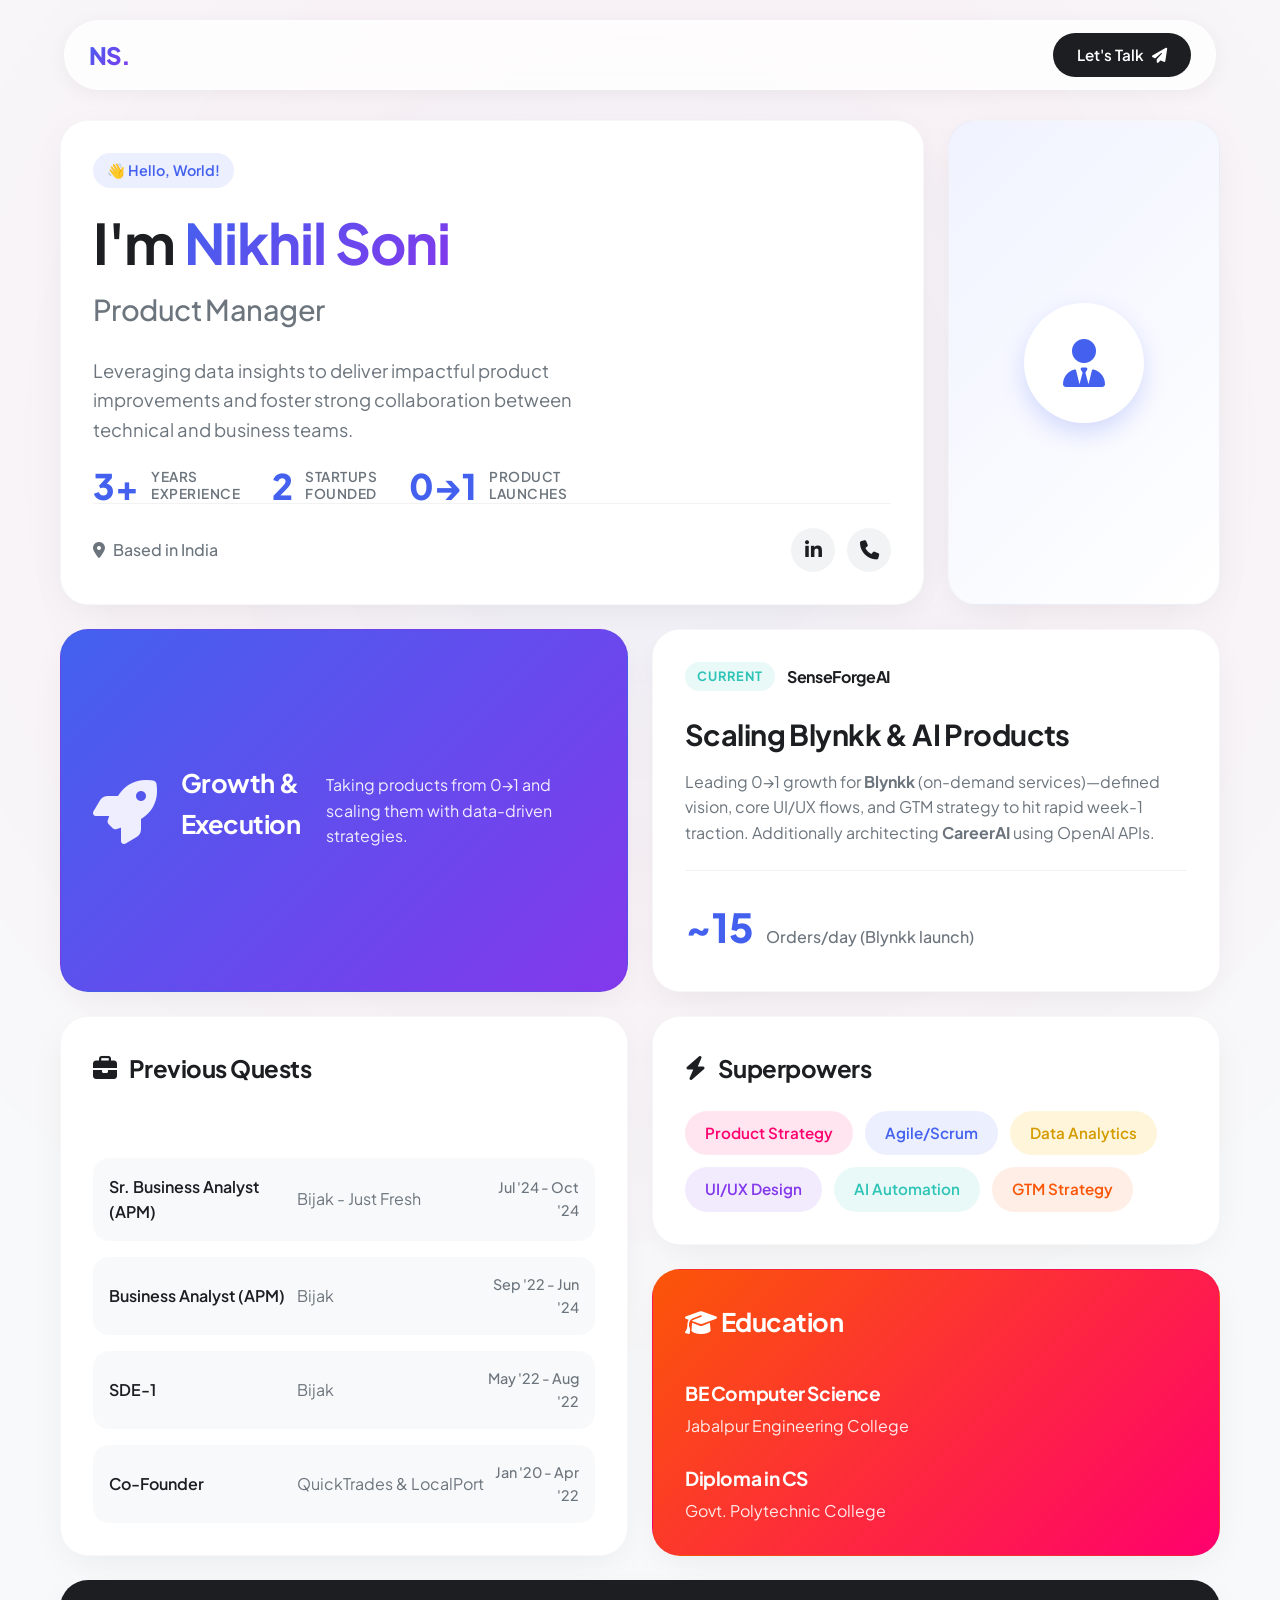
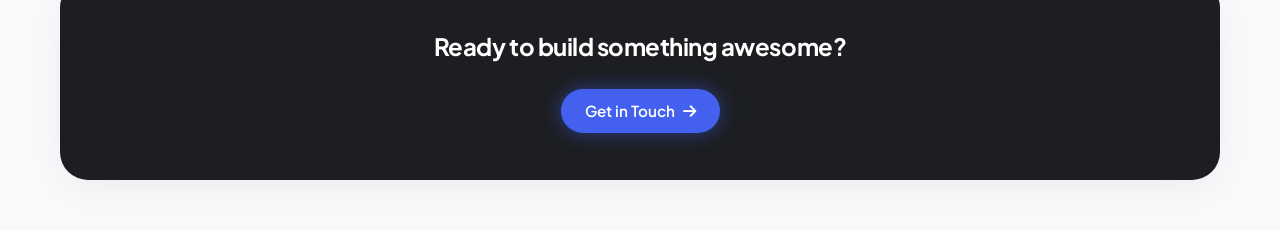
==== index.html @ 8dabc9b4 "new design" ====
<!DOCTYPE html>
<html lang="en">

<head>
    <meta charset="UTF-8">
    <meta name="viewport" content="width=device-width, initial-scale=1.0">
    <title>Nikhil Soni | Product Manager</title>
    <link rel="stylesheet" href="style.css">
    <link rel="preconnect" href="https://fonts.googleapis.com">
    <link rel="preconnect" href="https://fonts.gstatic.com" crossorigin>
    <link href="https://fonts.googleapis.com/css2?family=Plus+Jakarta+Sans:wght@400;500;600;700;800&display=swap"
        rel="stylesheet">
    <link rel="stylesheet" href="https://cdnjs.cloudflare.com/ajax/libs/font-awesome/6.4.0/css/all.min.css">
</head>

<body>
    <div class="blob-bg"></div>

    <nav class="glass-nav">
        <div class="nav-content">
            <div class="logo">NS.</div>
            <a href="mailto:nikhilsoni7991@gmail.com" class="btn-primary">Let's Talk <i
                    class="fa-solid fa-paper-plane"></i></a>
        </div>
    </nav>

    <main class="container">
        <div class="bento-grid">

            <!-- Intro / Hero Bento -->
            <div class="bento-item hero-item">
                <div class="hero-content">
                    <span class="tag">👋 Hello, World!</span>
                    <h1>I'm <span>Nikhil Soni</span></h1>
                    <h2>Product Manager</h2>
                    <p>Leveraging data insights to deliver impactful product improvements and foster strong
                        collaboration between technical and business teams.</p>
                    <div class="hero-metrics">
                        <div class="hero-metric">
                            <span class="metric-val">3+</span>
                            <span class="metric-label">Years<br>Experience</span>
                        </div>
                        <div class="hero-metric">
                            <span class="metric-val">2</span>
                            <span class="metric-label">Startups<br>Founded</span>
                        </div>
                        <div class="hero-metric">
                            <span class="metric-val">0→1</span>
                            <span class="metric-label">Product<br>Launches</span>
                        </div>
                    </div>
                </div>
                <div class="hero-footer">
                    <div class="location"><i class="fa-solid fa-location-dot"></i> Based in India</div>
                    <div class="socials">
                        <a href="http://linkedin.com/in/nikhilsoni09/" target="_blank" class="social-btn"><i
                                class="fa-brands fa-linkedin-in"></i></a>
                        <a href="tel:+918962170932" class="social-btn"><i class="fa-solid fa-phone"></i></a>
                    </div>
                </div>
            </div>

            <!-- Focus / Stats Bento -->
            <div class="bento-item focus-item bg-gradient-1">
                <div class="bento-icon"><i class="fa-solid fa-rocket"></i></div>
                <h3>Growth & Execution</h3>
                <p>Taking products from 0→1 and scaling them with data-driven strategies.</p>
            </div>

            <!-- Avatar / Photo Bento -->
            <div class="bento-item photo-item">
                <div class="avatar-circle">
                    <i class="fa-solid fa-user-tie"></i>
                </div>
            </div>

            <!-- Current Role Bento -->
            <div class="bento-item experience-highlight">
                <div class="bento-header">
                    <span class="pill bg-green">Current</span>
                    <h4>SenseForgeAI</h4>
                </div>
                <h3>Scaling Blynkk & AI Products</h3>
                <p>Leading 0→1 growth for <strong>Blynkk</strong> (on-demand services)—defined vision, core UI/UX flows,
                    and GTM strategy to hit rapid week-1 traction. Additionally architecting <strong>CareerAI</strong>
                    using OpenAI APIs.</p>
                <div class="experience-stats">
                    <div class="stat">~15<span>Orders/day (Blynkk launch)</span></div>
                </div>
            </div>

            <!-- Past Experience Bento -->
            <div class="bento-item accordion-item">
                <h3><i class="fa-solid fa-briefcase"></i> Previous Quests</h3>
                <div class="job-list">
                    <div class="job">
                        <div class="job-role">Sr. Business Analyst (APM)</div>
                        <div class="job-company">Bijak - Just Fresh</div>
                        <div class="job-time">Jul '24 - Oct '24</div>
                    </div>
                    <div class="job">
                        <div class="job-role">Business Analyst (APM)</div>
                        <div class="job-company">Bijak</div>
                        <div class="job-time">Sep '22 - Jun '24</div>
                    </div>
                    <div class="job">
                        <div class="job-role">SDE-1</div>
                        <div class="job-company">Bijak</div>
                        <div class="job-time">May '22 - Aug '22</div>
                    </div>
                    <div class="job">
                        <div class="job-role">Co-Founder</div>
                        <div class="job-company">QuickTrades & LocalPort</div>
                        <div class="job-time">Jan '20 - Apr '22</div>
                    </div>
                </div>
            </div>

            <!-- Skills Bento -->
            <div class="bento-item skills-item">
                <h3><i class="fa-solid fa-bolt"></i> Superpowers</h3>
                <div class="skill-tags">
                    <span class="sk-tag bg-pink">Product Strategy</span>
                    <span class="sk-tag bg-blue">Agile/Scrum</span>
                    <span class="sk-tag bg-yellow">Data Analytics</span>
                    <span class="sk-tag bg-purple">UI/UX Design</span>
                    <span class="sk-tag bg-green">AI Automation</span>
                    <span class="sk-tag bg-orange">GTM Strategy</span>
                </div>
            </div>

            <!-- Education Bento -->
            <div class="bento-item edu-item bg-gradient-2">
                <h3><i class="fa-solid fa-graduation-cap"></i> Education</h3>
                <div class="edu-block">
                    <h4>BE Computer Science</h4>
                    <p>Jabalpur Engineering College</p>
                </div>
                <div class="edu-block">
                    <h4>Diploma in CS</h4>
                    <p>Govt. Polytechnic College</p>
                </div>
            </div>

            <!-- Hire Me / CTA Bento -->
            <div class="bento-item cta-item bg-dark">
                <h2>Ready to build something awesome?</h2>
                <a href="mailto:nikhilsoni7991@gmail.com" class="btn-primary glow">Get in Touch <i
                        class="fa-solid fa-arrow-right"></i></a>
            </div>

        </div>
    </main>

    <script src="script.js"></script>
</body>

</html>
---- style.css ----
:root {
    /* Color Palette */
    --bg-color: #F8F9FA;
    --card-bg: #FFFFFF;
    --text-main: #1C1E21;
    --text-muted: #6C757D;

    /* Accents */
    --primary: #4361EE;
    --purple: #8338EC;
    --pink: #FF006E;
    --orange: #FB5607;
    --yellow: #FFBE0B;
    --green: #2EC4B6;

    /* Layout */
    --radius: 28px;
    --shadow: 0 10px 40px -10px rgba(0, 0, 0, 0.08);
    --shadow-hover: 0 20px 50px -15px rgba(0, 0, 0, 0.15);
    --transition: all 0.3s cubic-bezier(0.25, 0.8, 0.25, 1);
}

* {
    margin: 0;
    padding: 0;
    box-sizing: border-box;
    font-family: 'Plus Jakarta Sans', sans-serif;
}

body {
    background-color: var(--bg-color);
    color: var(--text-main);
    line-height: 1.6;
    overflow-x: hidden;
    padding-bottom: 50px;
}

/* Abstract Background Blob */
.blob-bg {
    position: fixed;
    top: -50%;
    left: -50%;
    width: 200%;
    height: 200%;
    background: radial-gradient(circle at 50% 50%, rgba(67, 97, 238, 0.05) 0%, rgba(255, 0, 110, 0.03) 30%, transparent 60%);
    z-index: -1;
    pointer-events: none;
    animation: rotate-bg 60s linear infinite;
}

@keyframes rotate-bg {
    0% {
        transform: rotate(0deg);
    }

    100% {
        transform: rotate(360deg);
    }
}

/* Typography Base */
h1,
h2,
h3,
h4 {
    letter-spacing: -0.02em;
    color: var(--text-main);
}

p {
    color: var(--text-muted);
}

/* Glass Navbar */
.glass-nav {
    position: fixed;
    top: 20px;
    left: 50%;
    transform: translateX(-50%);
    width: 90%;
    max-width: 1200px;
    background: rgba(255, 255, 255, 0.8);
    backdrop-filter: blur(16px);
    -webkit-backdrop-filter: blur(16px);
    border: 1px solid rgba(255, 255, 255, 0.5);
    border-radius: 100px;
    z-index: 1000;
    box-shadow: 0 4px 20px rgba(0, 0, 0, 0.05);
}

.nav-content {
    display: flex;
    justify-content: space-between;
    align-items: center;
    padding: 12px 24px;
}

.logo {
    font-weight: 800;
    font-size: 1.5rem;
    letter-spacing: -1px;
    background: linear-gradient(135deg, var(--primary), var(--purple));
    -webkit-background-clip: text;
    background-clip: text;
    -webkit-text-fill-color: transparent;
}

.btn-primary {
    background: var(--text-main);
    color: #fff;
    padding: 10px 24px;
    border-radius: 50px;
    text-decoration: none;
    font-weight: 600;
    font-size: 0.95rem;
    transition: var(--transition);
    display: inline-flex;
    align-items: center;
    gap: 8px;
}

.btn-primary:hover {
    transform: translateY(-2px);
    box-shadow: 0 10px 20px rgba(28, 30, 33, 0.2);
}

/* Layout */
.container {
    max-width: 1200px;
    margin: 120px auto 0;
    padding: 0 20px;
}

/* Bento Grid System */
.bento-grid {
    display: grid;
    grid-template-columns: repeat(4, 1fr);
    grid-auto-rows: minmax(200px, auto);
    gap: 24px;
    grid-auto-flow: dense;
}

.bento-item {
    background: var(--card-bg);
    border-radius: var(--radius);
    padding: 32px;
    box-shadow: var(--shadow);
    transition: var(--transition);
    display: flex;
    flex-direction: column;
    justify-content: space-between;
    overflow: hidden;
    position: relative;
    border: 1px solid rgba(0, 0, 0, 0.03);
}

.bento-item:hover {
    transform: translateY(-5px);
    box-shadow: var(--shadow-hover);
}

/* Grid Cell Placements */
.hero-item {
    grid-column: span 3;
    grid-row: span 1;
}

.focus-item {
    grid-column: span 2;
    grid-row: span 1;
    color: white;
    flex-direction: row;
    align-items: center;
    gap: 24px;
}

.focus-item .bento-icon {
    font-size: 4rem;
    margin-bottom: 0;
}

.photo-item {
    grid-column: span 1;
    grid-row: span 1;
    display: flex;
    align-items: center;
    justify-content: center;
    background: linear-gradient(135deg, #f0f3ff 0%, #ffffff 100%);
}

.experience-highlight {
    grid-column: span 2;
    grid-row: span 1;
}

.accordion-item {
    grid-column: span 2;
    grid-row: span 2;
}

.skills-item {
    grid-column: span 2;
    grid-row: span 1;
}

.edu-item {
    grid-column: span 2;
    grid-row: span 1;
    color: white;
}

.cta-item {
    grid-column: span 4;
    grid-row: span 1;
    align-items: center;
    justify-content: center;
    text-align: center;
    gap: 24px;
}

/* Background Utilities */
.bg-gradient-1 {
    background: linear-gradient(135deg, var(--primary) 0%, var(--purple) 100%);
}

.bg-gradient-2 {
    background: linear-gradient(135deg, var(--orange) 0%, var(--pink) 100%);
}

.bg-dark {
    background: var(--text-main);
    color: white;
}

.bg-dark h2 {
    color: white;
}

/* Hero Content Styling */
.tag {
    display: inline-block;
    padding: 6px 14px;
    background: rgba(67, 97, 238, 0.1);
    color: var(--primary);
    border-radius: 20px;
    font-size: 0.9rem;
    font-weight: 600;
    margin-bottom: 24px;
}

.hero-content h1 {
    font-size: 3.5rem;
    line-height: 1.1;
    margin-bottom: 12px;
}

.hero-content h1 span {
    background: linear-gradient(135deg, var(--primary), var(--purple));
    -webkit-background-clip: text;
    background-clip: text;
    -webkit-text-fill-color: transparent;
}

.hero-content h2 {
    font-size: 1.8rem;
    color: var(--text-muted);
    font-weight: 500;
    margin-bottom: 24px;
}

.hero-content p {
    font-size: 1.15rem;
    max-width: 550px;
    margin-bottom: 24px;
}

.hero-metrics {
    display: flex;
    flex-wrap: wrap;
    gap: 32px;
    margin-top: 24px;
}

.hero-metric {
    display: flex;
    align-items: center;
    gap: 12px;
}

.metric-val {
    font-size: 2.2rem;
    font-weight: 800;
    color: var(--primary);
    line-height: 1;
}

.metric-label {
    font-size: 0.85rem;
    color: var(--text-muted);
    font-weight: 600;
    line-height: 1.2;
    text-transform: uppercase;
    letter-spacing: 0.5px;
}

.hero-footer {
    display: flex;
    justify-content: space-between;
    align-items: center;
    padding-top: 24px;
    border-top: 1px solid rgba(0, 0, 0, 0.05);
}

.location {
    font-weight: 500;
    color: var(--text-muted);
    display: flex;
    align-items: center;
    gap: 8px;
}

.socials {
    display: flex;
    gap: 12px;
}

.social-btn {
    width: 44px;
    height: 44px;
    border-radius: 50%;
    background: #f1f3f5;
    display: flex;
    align-items: center;
    justify-content: center;
    color: var(--text-main);
    text-decoration: none;
    font-size: 1.2rem;
    transition: var(--transition);
}

.social-btn:hover {
    background: var(--primary);
    color: white;
    transform: translateY(-3px);
}

/* Gradient Cards Text */
.bg-gradient-1 p,
.bg-gradient-2 p {
    color: rgba(255, 255, 255, 0.9);
}

.bg-gradient-1 h3,
.bg-gradient-2 h3 {
    color: white;
    font-size: 1.6rem;
    margin-bottom: 12px;
}

.bento-icon {
    font-size: 3rem;
    margin-bottom: 24px;
    color: rgba(255, 255, 255, 0.9);
}

/* Photo Avatar */
.avatar-circle {
    width: 120px;
    height: 120px;
    border-radius: 50%;
    background: white;
    display: flex;
    align-items: center;
    justify-content: center;
    font-size: 3rem;
    color: var(--primary);
    box-shadow: 0 10px 25px rgba(67, 97, 238, 0.2);
    animation: float 6s ease-in-out infinite;
}

@keyframes float {
    0% {
        transform: translateY(0px);
    }

    50% {
        transform: translateY(-10px);
    }

    100% {
        transform: translateY(0px);
    }
}

/* Experience Highlight */
.bento-header {
    display: flex;
    align-items: center;
    gap: 12px;
    margin-bottom: 20px;
}

.pill {
    padding: 4px 12px;
    border-radius: 20px;
    font-size: 0.8rem;
    font-weight: 700;
    text-transform: uppercase;
    letter-spacing: 1px;
}

.pill.bg-green {
    background: rgba(46, 196, 182, 0.1);
    color: var(--green);
}

.experience-highlight h3 {
    font-size: 1.8rem;
    margin-bottom: 12px;
}

.experience-stats {
    margin-top: 24px;
    padding-top: 24px;
    border-top: 1px solid rgba(0, 0, 0, 0.05);
}

.stat {
    font-size: 2.5rem;
    font-weight: 800;
    color: var(--primary);
    display: flex;
    align-items: baseline;
    gap: 12px;
}

.stat span {
    font-size: 1rem;
    font-weight: 500;
    color: var(--text-muted);
}

/* Accordion / Job List */
.accordion-item h3 {
    font-size: 1.5rem;
    margin-bottom: 24px;
    display: flex;
    align-items: center;
    gap: 12px;
}

.job-list {
    display: flex;
    flex-direction: column;
    gap: 16px;
}

.job {
    display: grid;
    grid-template-columns: 2fr 2fr 1fr;
    align-items: center;
    padding: 16px;
    background: #f8f9fa;
    border-radius: 16px;
    transition: var(--transition);
}

.job:hover {
    background: white;
    box-shadow: 0 5px 15px rgba(0, 0, 0, 0.05);
    transform: translateX(5px);
}

.job-role {
    font-weight: 600;
    color: var(--text-main);
}

.job-company {
    color: var(--text-muted);
}

.job-time {
    text-align: right;
    font-size: 0.9rem;
    color: var(--text-muted);
    font-weight: 500;
}

/* Skills */
.skills-item h3 {
    font-size: 1.5rem;
    margin-bottom: 24px;
    display: flex;
    align-items: center;
    gap: 12px;
}

.skill-tags {
    display: flex;
    flex-wrap: wrap;
    gap: 12px;
}

.sk-tag {
    padding: 10px 20px;
    border-radius: 50px;
    font-weight: 600;
    font-size: 0.95rem;
    cursor: default;
    transition: var(--transition);
}

.sk-tag:hover {
    transform: scale(1.05);
}

.sk-tag.bg-pink {
    background: rgba(255, 0, 110, 0.1);
    color: var(--pink);
}

.sk-tag.bg-blue {
    background: rgba(67, 97, 238, 0.1);
    color: var(--primary);
}

.sk-tag.bg-yellow {
    background: rgba(255, 190, 11, 0.15);
    color: #d49c00;
}

.sk-tag.bg-purple {
    background: rgba(131, 56, 236, 0.1);
    color: var(--purple);
}

.sk-tag.bg-green {
    background: rgba(46, 196, 182, 0.1);
    color: var(--green);
}

.sk-tag.bg-orange {
    background: rgba(251, 86, 7, 0.1);
    color: var(--orange);
}

/* Education Block */
.edu-item {
    justify-content: flex-start;
    gap: 24px;
}

.edu-block h4 {
    font-size: 1.2rem;
    color: white;
    margin-bottom: 4px;
}

/* CTA Item */
.glow {
    box-shadow: 0 0 20px rgba(67, 97, 238, 0.5);
    background: var(--primary);
}

.glow:hover {
    box-shadow: 0 0 30px rgba(67, 97, 238, 0.8);
    background: #324edb;
}

/* Responsive Grid */
@media (max-width: 1024px) {
    .bento-grid {
        grid-template-columns: repeat(2, 1fr);
    }

    .hero-item,
    .experience-highlight,
    .accordion-item,
    .skills-item,
    .edu-item,
    .cta-item {
        grid-column: span 2;
    }

    .focus-item,
    .photo-item {
        grid-column: span 1;
    }
}

@media (max-width: 768px) {
    .bento-grid {
        grid-template-columns: 1fr;
    }

    .hero-item,
    .focus-item,
    .photo-item,
    .experience-highlight,
    .accordion-item,
    .skills-item,
    .edu-item,
    .cta-item {
        grid-column: span 1;
    }

    .hero-content h1 {
        font-size: 2.8rem;
    }

    .job {
        grid-template-columns: 1fr;
        gap: 8px;
    }

    .job-time {
        text-align: left;
    }
}
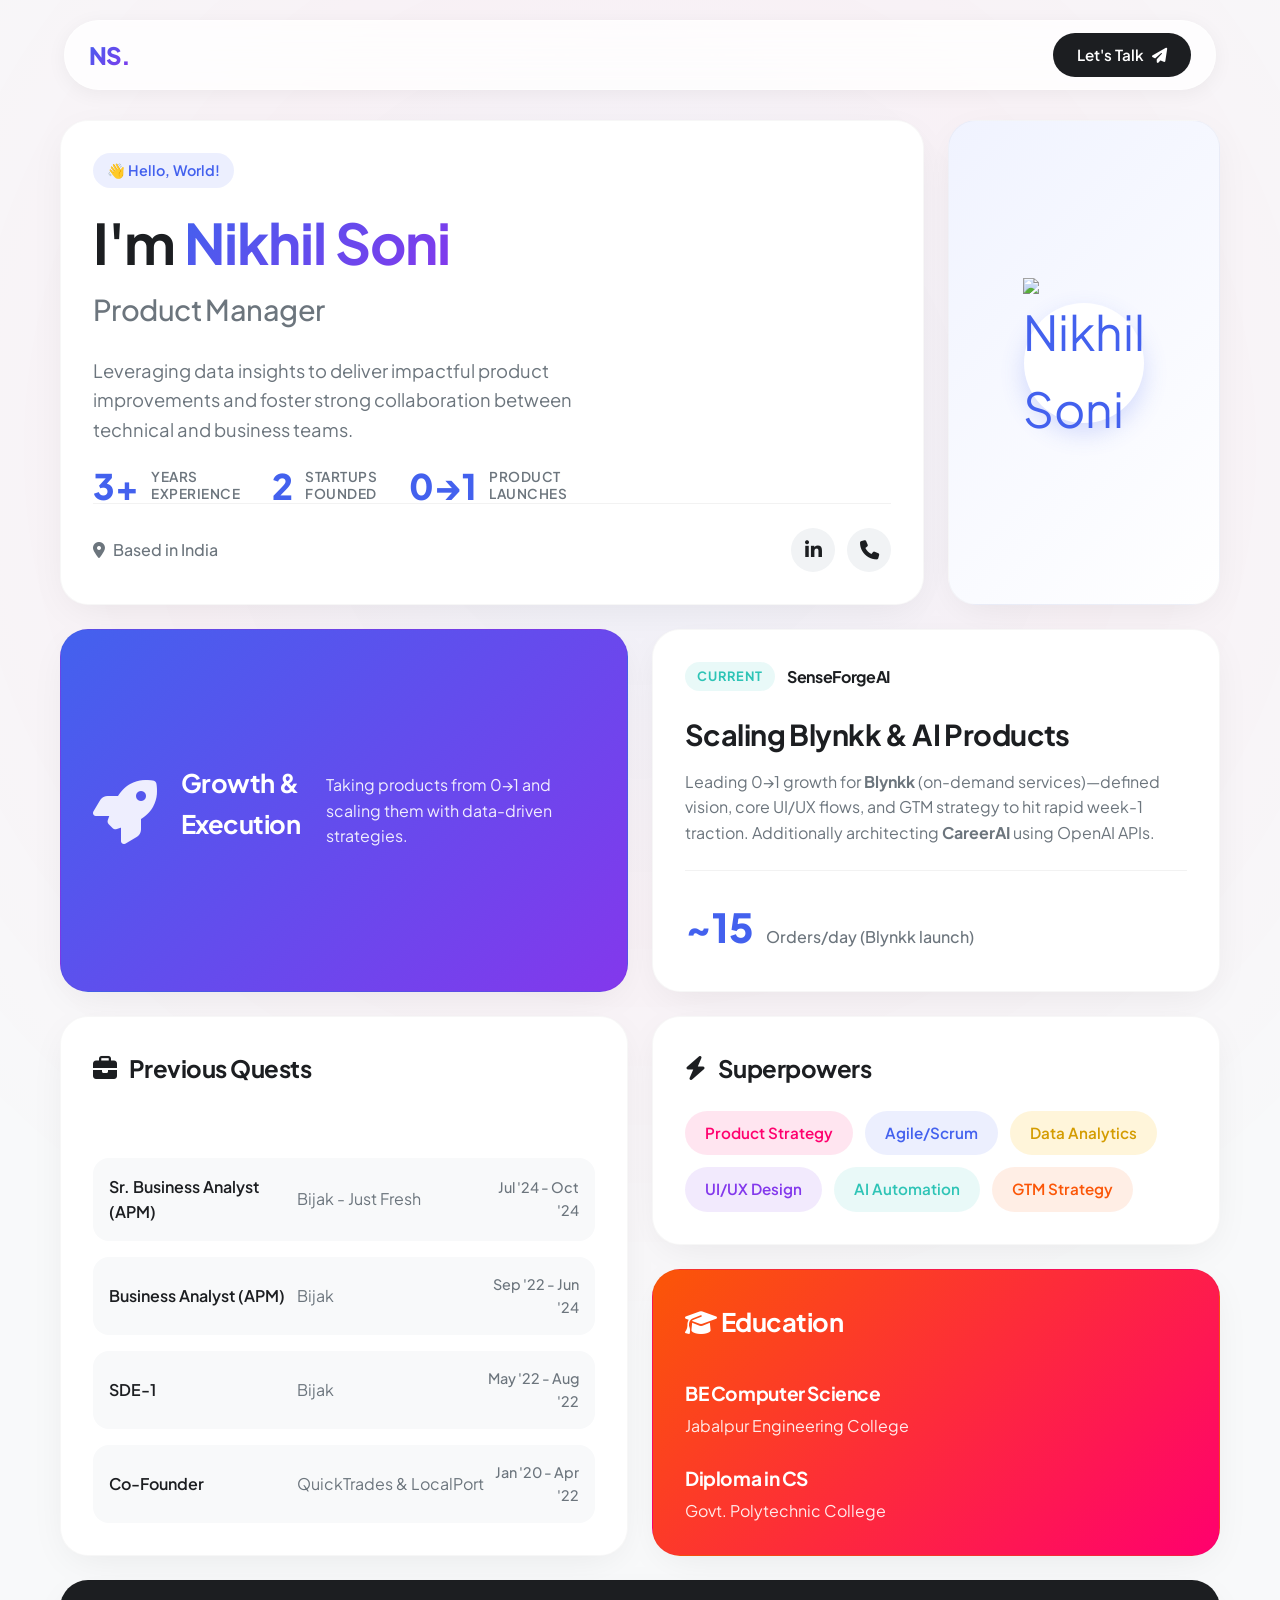
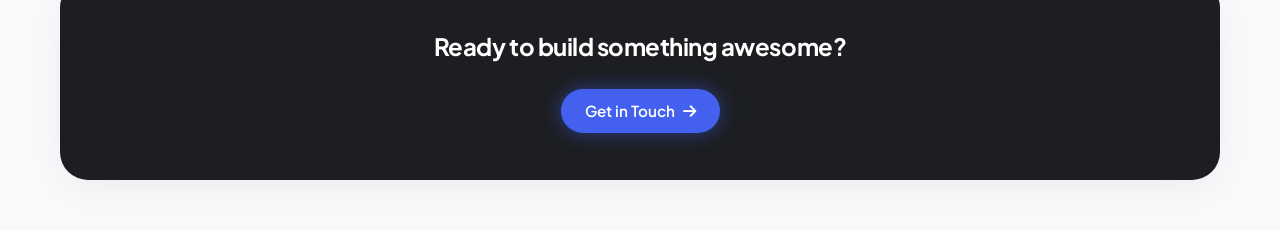
==== commit eb198c1a: "photo added" ====
--- a/index.html
+++ b/index.html
@@ -70,7 +70,8 @@
             <!-- Avatar / Photo Bento -->
             <div class="bento-item photo-item">
                 <div class="avatar-circle">
-                    <i class="fa-solid fa-user-tie"></i>
+                    <img src="https://raw.githubusercontent.com/nikhilsn/Portfolio/refs/heads/main/IMG_20250315_153402.png"
+                        alt="Nikhil Soni" class="profile-photo">
                 </div>
             </div>
 
@@ -155,4 +156,5 @@
     <script src="script.js"></script>
 </body>
 
-</html>+
+</html>
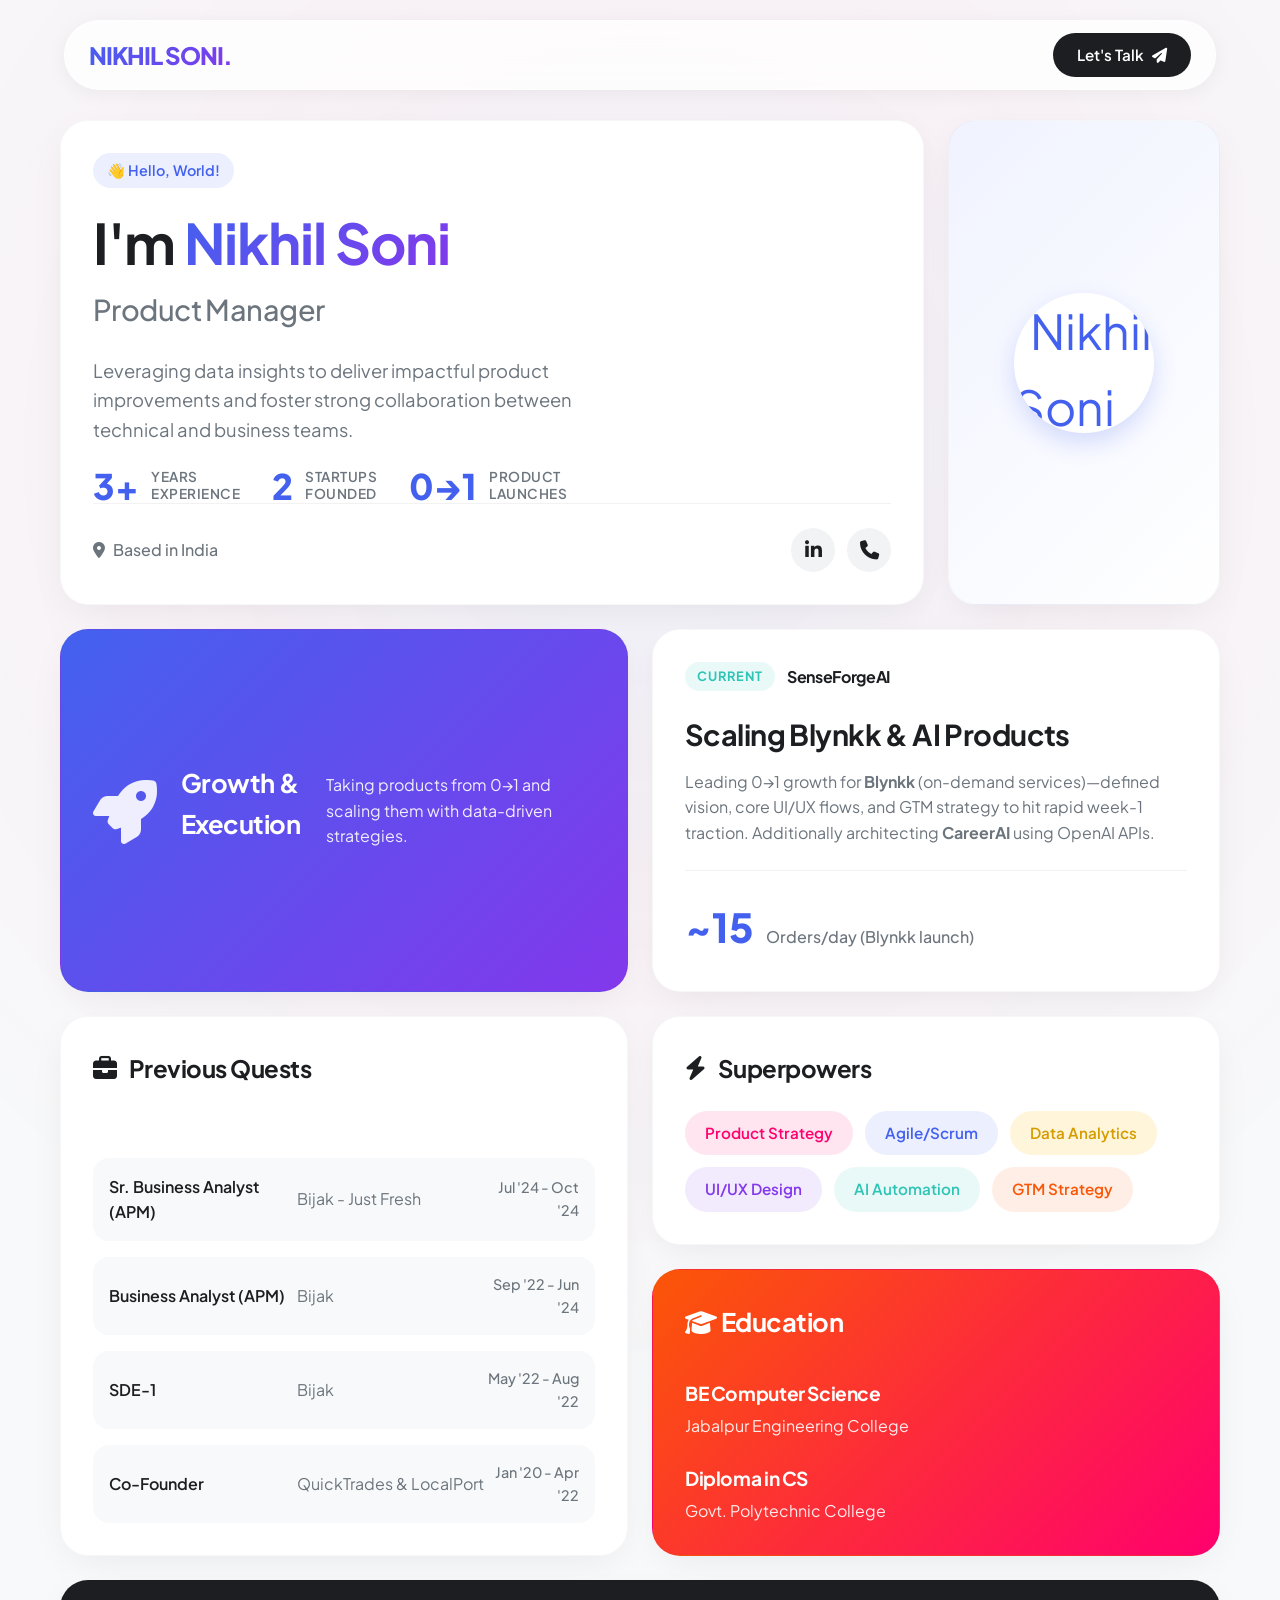
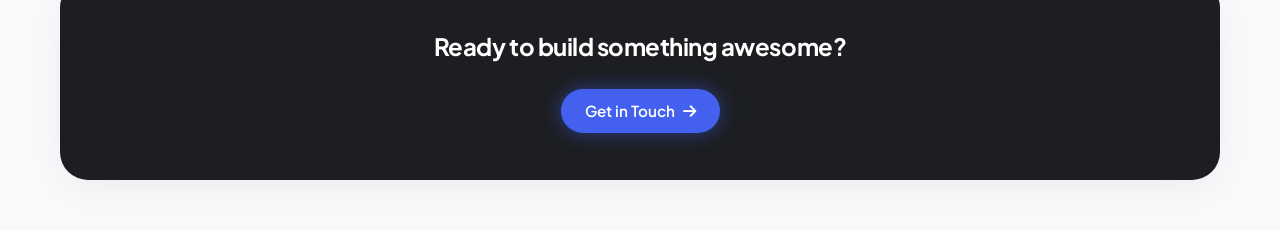
==== commit a65678b3: "Update index.html" ====
--- a/index.html
+++ b/index.html
@@ -18,7 +18,7 @@
 
     <nav class="glass-nav">
         <div class="nav-content">
-            <div class="logo">NS.</div>
+            <div class="logo">NIKHIL SONI.</div>
             <a href="mailto:nikhilsoni7991@gmail.com" class="btn-primary">Let's Talk <i
                     class="fa-solid fa-paper-plane"></i></a>
         </div>
@@ -156,5 +156,5 @@
     <script src="script.js"></script>
 </body>
 
+</html>
 
-</html>
--- a/style.css
+++ b/style.css
@@ -365,8 +365,8 @@
 
 /* Photo Avatar */
 .avatar-circle {
-    width: 120px;
-    height: 120px;
+    width: 140px;
+    height: 140px;
     border-radius: 50%;
     background: white;
     display: flex;
@@ -376,6 +376,13 @@
     color: var(--primary);
     box-shadow: 0 10px 25px rgba(67, 97, 238, 0.2);
     animation: float 6s ease-in-out infinite;
+    overflow: hidden;
+}
+
+.profile-photo {
+    width: 100%;
+    height: 100%;
+    object-fit: cover;
 }
 
 @keyframes float {
@@ -617,4 +624,4 @@
     .job-time {
         text-align: left;
     }
-}+}
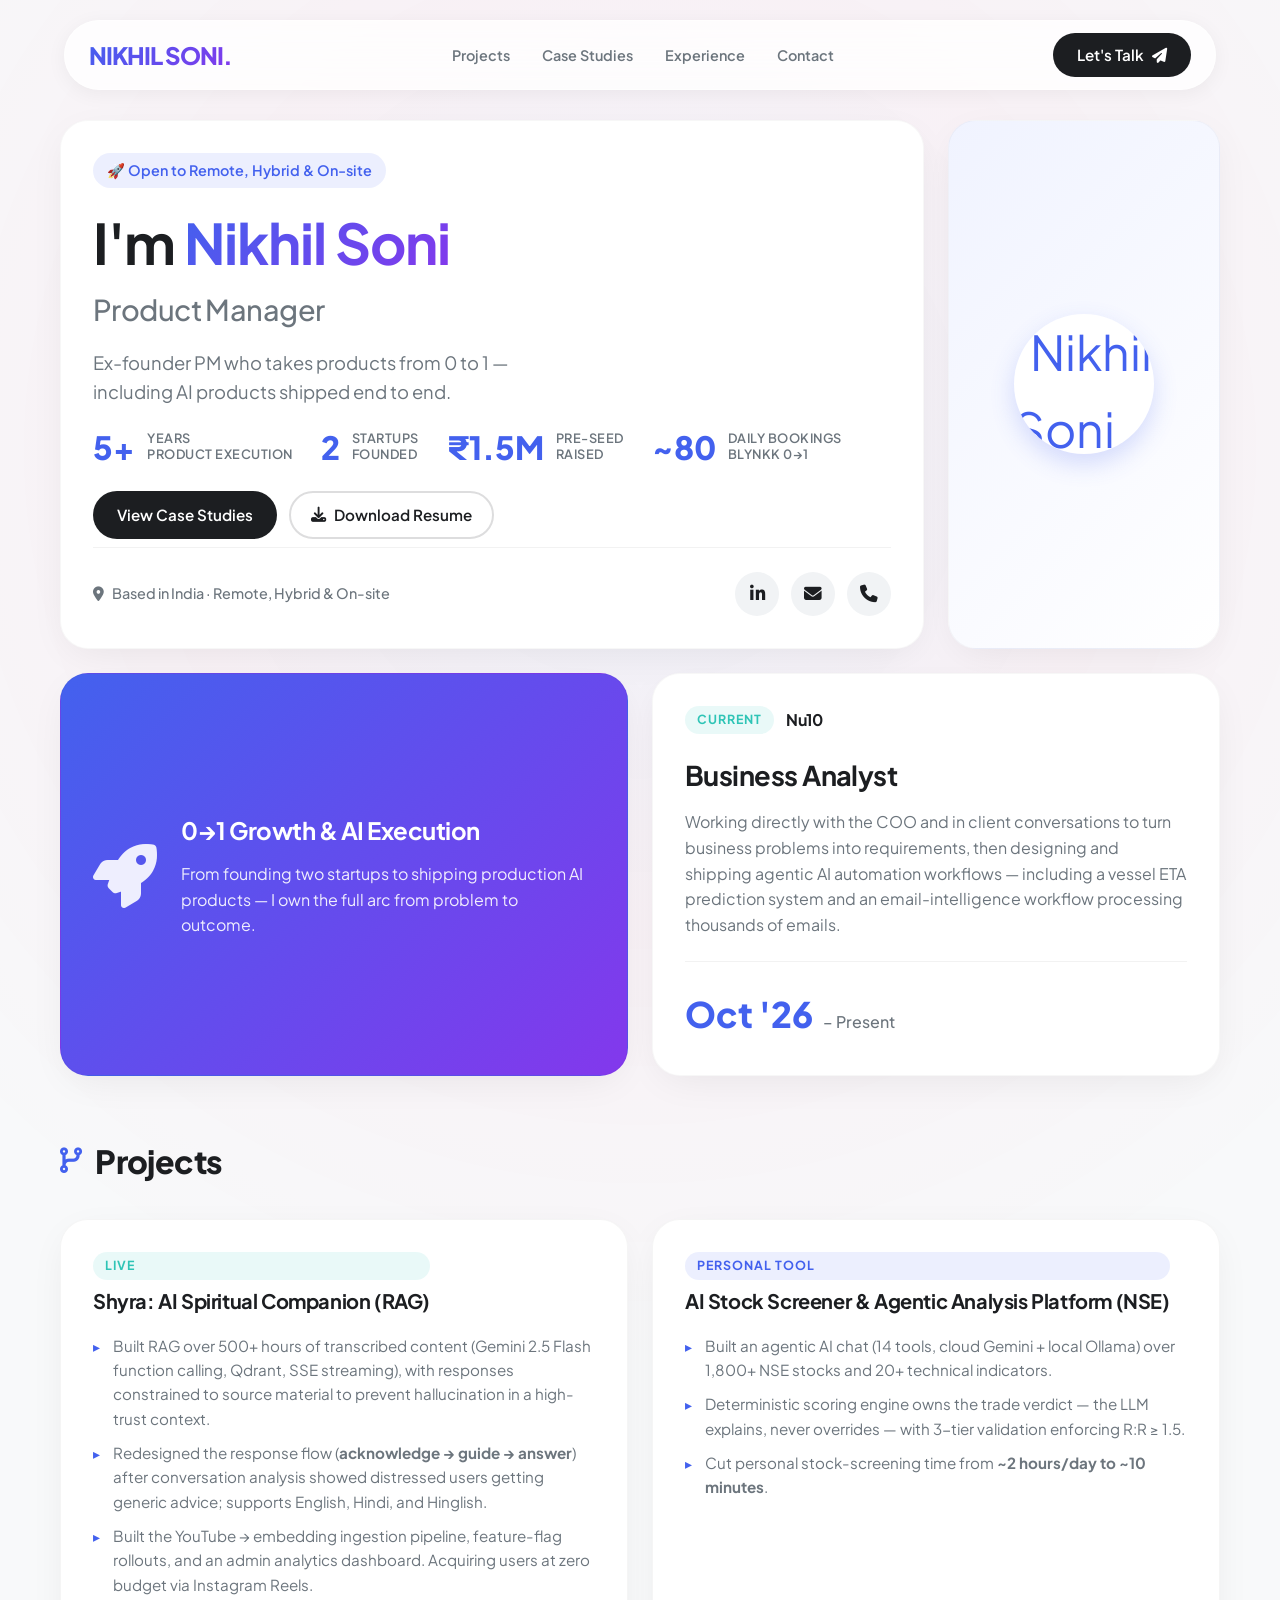
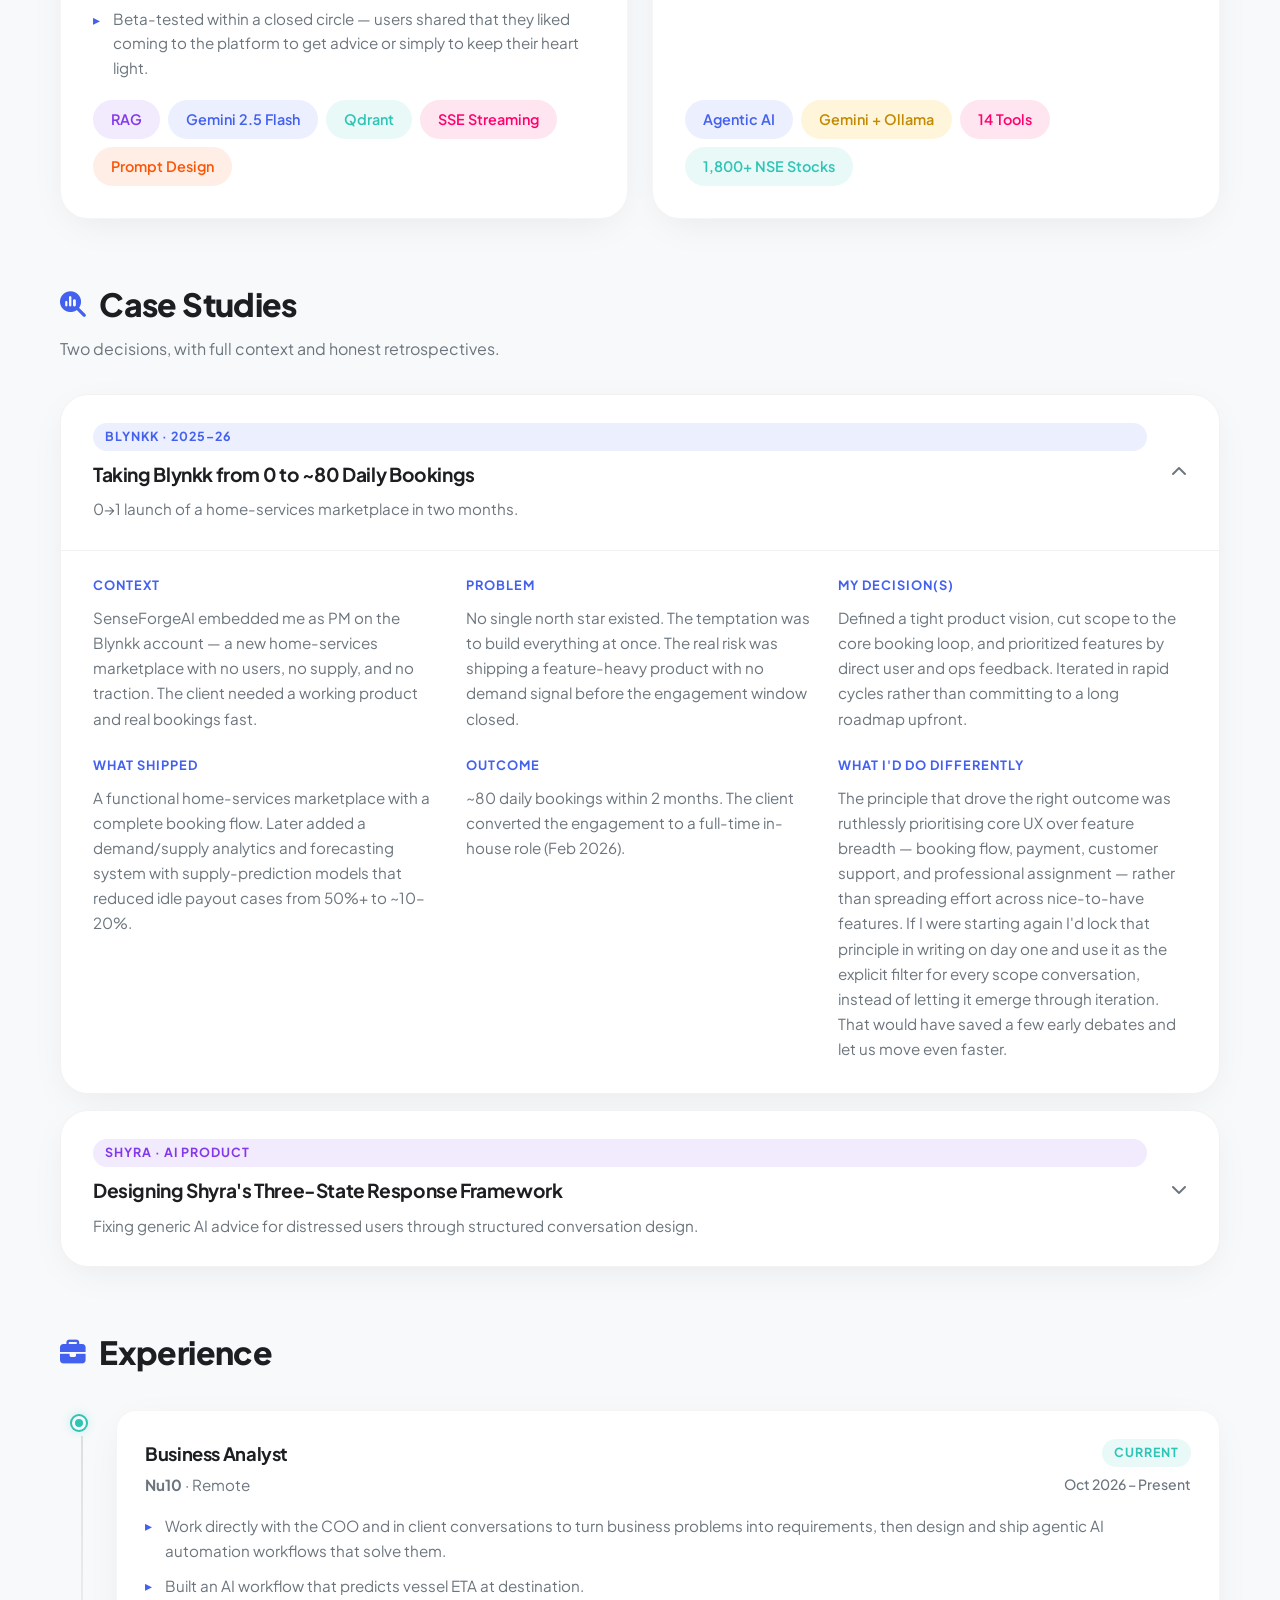
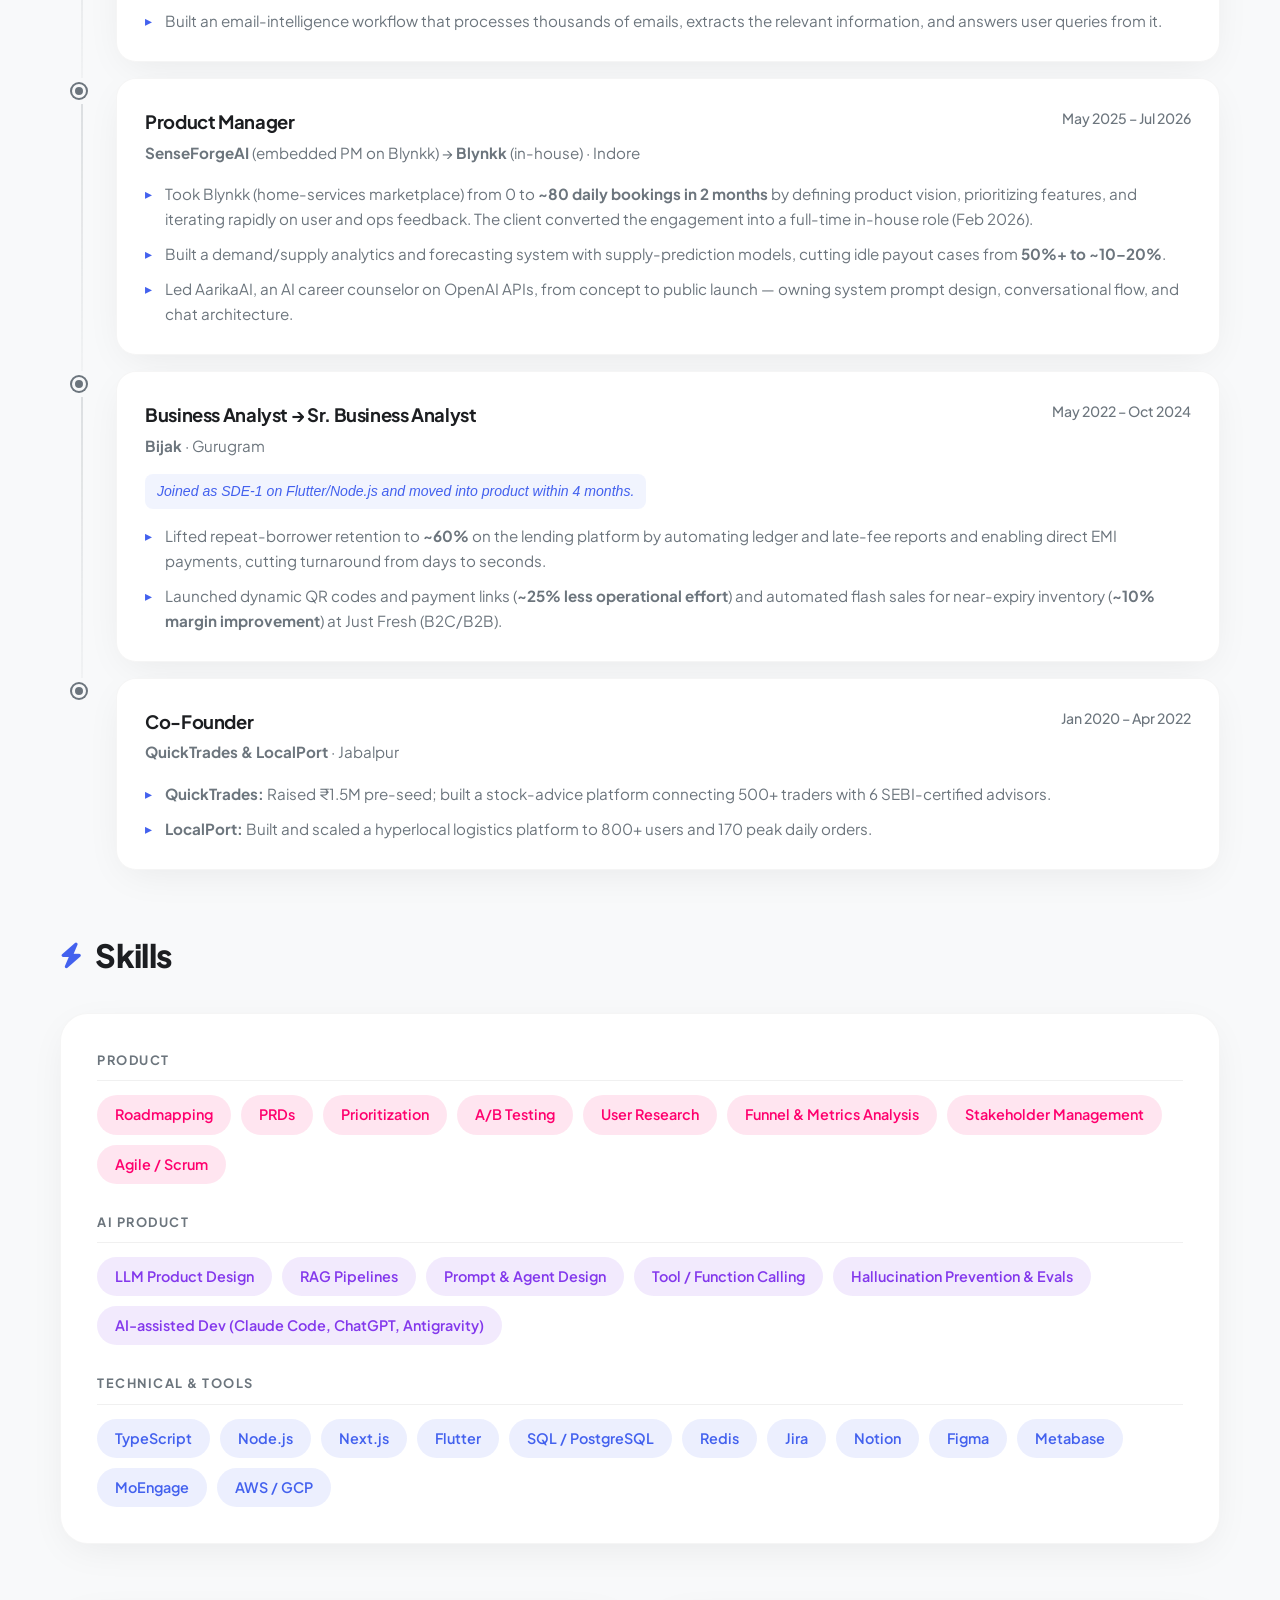
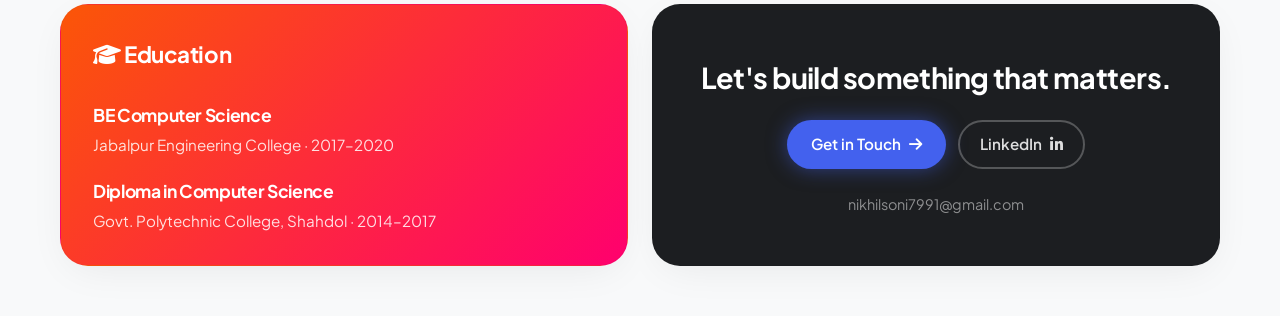
==== commit 7ee411f1: "Changed content, Added Nu10" ====
--- a/index.html
+++ b/index.html
@@ -1,160 +1,530 @@
-<!DOCTYPE html>
-<html lang="en">
-
-<head>
-    <meta charset="UTF-8">
-    <meta name="viewport" content="width=device-width, initial-scale=1.0">
-    <title>Nikhil Soni | Product Manager</title>
-    <link rel="stylesheet" href="style.css">
-    <link rel="preconnect" href="https://fonts.googleapis.com">
-    <link rel="preconnect" href="https://fonts.gstatic.com" crossorigin>
-    <link href="https://fonts.googleapis.com/css2?family=Plus+Jakarta+Sans:wght@400;500;600;700;800&display=swap"
-        rel="stylesheet">
-    <link rel="stylesheet" href="https://cdnjs.cloudflare.com/ajax/libs/font-awesome/6.4.0/css/all.min.css">
-</head>
-
-<body>
-    <div class="blob-bg"></div>
-
-    <nav class="glass-nav">
-        <div class="nav-content">
-            <div class="logo">NIKHIL SONI.</div>
-            <a href="mailto:nikhilsoni7991@gmail.com" class="btn-primary">Let's Talk <i
-                    class="fa-solid fa-paper-plane"></i></a>
-        </div>
-    </nav>
-
-    <main class="container">
-        <div class="bento-grid">
-
-            <!-- Intro / Hero Bento -->
-            <div class="bento-item hero-item">
-                <div class="hero-content">
-                    <span class="tag">👋 Hello, World!</span>
-                    <h1>I'm <span>Nikhil Soni</span></h1>
-                    <h2>Product Manager</h2>
-                    <p>Leveraging data insights to deliver impactful product improvements and foster strong
-                        collaboration between technical and business teams.</p>
-                    <div class="hero-metrics">
-                        <div class="hero-metric">
-                            <span class="metric-val">3+</span>
-                            <span class="metric-label">Years<br>Experience</span>
-                        </div>
-                        <div class="hero-metric">
-                            <span class="metric-val">2</span>
-                            <span class="metric-label">Startups<br>Founded</span>
-                        </div>
-                        <div class="hero-metric">
-                            <span class="metric-val">0→1</span>
-                            <span class="metric-label">Product<br>Launches</span>
-                        </div>
-                    </div>
-                </div>
-                <div class="hero-footer">
-                    <div class="location"><i class="fa-solid fa-location-dot"></i> Based in India</div>
-                    <div class="socials">
-                        <a href="http://linkedin.com/in/nikhilsoni09/" target="_blank" class="social-btn"><i
-                                class="fa-brands fa-linkedin-in"></i></a>
-                        <a href="tel:+918962170932" class="social-btn"><i class="fa-solid fa-phone"></i></a>
-                    </div>
-                </div>
-            </div>
-
-            <!-- Focus / Stats Bento -->
-            <div class="bento-item focus-item bg-gradient-1">
-                <div class="bento-icon"><i class="fa-solid fa-rocket"></i></div>
-                <h3>Growth & Execution</h3>
-                <p>Taking products from 0→1 and scaling them with data-driven strategies.</p>
-            </div>
-
-            <!-- Avatar / Photo Bento -->
-            <div class="bento-item photo-item">
-                <div class="avatar-circle">
-                    <img src="https://raw.githubusercontent.com/nikhilsn/Portfolio/refs/heads/main/IMG_20250315_153402.png"
-                        alt="Nikhil Soni" class="profile-photo">
-                </div>
-            </div>
-
-            <!-- Current Role Bento -->
-            <div class="bento-item experience-highlight">
-                <div class="bento-header">
-                    <span class="pill bg-green">Current</span>
-                    <h4>SenseForgeAI</h4>
-                </div>
-                <h3>Scaling Blynkk & AI Products</h3>
-                <p>Leading 0→1 growth for <strong>Blynkk</strong> (on-demand services)—defined vision, core UI/UX flows,
-                    and GTM strategy to hit rapid week-1 traction. Additionally architecting <strong>CareerAI</strong>
-                    using OpenAI APIs.</p>
-                <div class="experience-stats">
-                    <div class="stat">~15<span>Orders/day (Blynkk launch)</span></div>
-                </div>
-            </div>
-
-            <!-- Past Experience Bento -->
-            <div class="bento-item accordion-item">
-                <h3><i class="fa-solid fa-briefcase"></i> Previous Quests</h3>
-                <div class="job-list">
-                    <div class="job">
-                        <div class="job-role">Sr. Business Analyst (APM)</div>
-                        <div class="job-company">Bijak - Just Fresh</div>
-                        <div class="job-time">Jul '24 - Oct '24</div>
-                    </div>
-                    <div class="job">
-                        <div class="job-role">Business Analyst (APM)</div>
-                        <div class="job-company">Bijak</div>
-                        <div class="job-time">Sep '22 - Jun '24</div>
-                    </div>
-                    <div class="job">
-                        <div class="job-role">SDE-1</div>
-                        <div class="job-company">Bijak</div>
-                        <div class="job-time">May '22 - Aug '22</div>
-                    </div>
-                    <div class="job">
-                        <div class="job-role">Co-Founder</div>
-                        <div class="job-company">QuickTrades & LocalPort</div>
-                        <div class="job-time">Jan '20 - Apr '22</div>
-                    </div>
-                </div>
-            </div>
-
-            <!-- Skills Bento -->
-            <div class="bento-item skills-item">
-                <h3><i class="fa-solid fa-bolt"></i> Superpowers</h3>
-                <div class="skill-tags">
-                    <span class="sk-tag bg-pink">Product Strategy</span>
-                    <span class="sk-tag bg-blue">Agile/Scrum</span>
-                    <span class="sk-tag bg-yellow">Data Analytics</span>
-                    <span class="sk-tag bg-purple">UI/UX Design</span>
-                    <span class="sk-tag bg-green">AI Automation</span>
-                    <span class="sk-tag bg-orange">GTM Strategy</span>
-                </div>
-            </div>
-
-            <!-- Education Bento -->
-            <div class="bento-item edu-item bg-gradient-2">
-                <h3><i class="fa-solid fa-graduation-cap"></i> Education</h3>
-                <div class="edu-block">
-                    <h4>BE Computer Science</h4>
-                    <p>Jabalpur Engineering College</p>
-                </div>
-                <div class="edu-block">
-                    <h4>Diploma in CS</h4>
-                    <p>Govt. Polytechnic College</p>
-                </div>
-            </div>
-
-            <!-- Hire Me / CTA Bento -->
-            <div class="bento-item cta-item bg-dark">
-                <h2>Ready to build something awesome?</h2>
-                <a href="mailto:nikhilsoni7991@gmail.com" class="btn-primary glow">Get in Touch <i
-                        class="fa-solid fa-arrow-right"></i></a>
-            </div>
-
-        </div>
-    </main>
-
-    <script src="script.js"></script>
-</body>
-
-</html>
-
+<!DOCTYPE html>
+<html lang="en">
+
+<head>
+    <meta charset="UTF-8">
+    <meta name="viewport" content="width=device-width, initial-scale=1.0">
+    <title>Nikhil Soni | Product Manager</title>
+    <meta name="description" content="Nikhil Soni — Ex-founder Product Manager with 5+ years of product execution. Specialises in 0→1 AI products, data-driven growth, and outcome-first roadmaps. Open to remote, hybrid, and on-site PM roles.">
+
+    <!-- Open Graph -->
+    <meta property="og:type" content="website">
+    <meta property="og:url" content="https://nikhilsn.github.io/Portfolio/">
+    <meta property="og:title" content="Nikhil Soni | Product Manager">
+    <meta property="og:description" content="Ex-founder PM who takes products from 0 to 1 — including AI products shipped end to end.">
+    <meta property="og:image" content="https://raw.githubusercontent.com/nikhilsn/Portfolio/refs/heads/main/IMG_20250315_153402.png">
+
+    <!-- Twitter Card -->
+    <meta name="twitter:card" content="summary_large_image">
+    <meta name="twitter:title" content="Nikhil Soni | Product Manager">
+    <meta name="twitter:description" content="Ex-founder PM who takes products from 0 to 1 — including AI products shipped end to end.">
+    <meta name="twitter:image" content="https://raw.githubusercontent.com/nikhilsn/Portfolio/refs/heads/main/IMG_20250315_153402.png">
+
+
+    <link rel="stylesheet" href="style.css">
+    <link rel="preconnect" href="https://fonts.googleapis.com">
+    <link rel="preconnect" href="https://fonts.gstatic.com" crossorigin>
+    <link href="https://fonts.googleapis.com/css2?family=Plus+Jakarta+Sans:wght@400;500;600;700;800&display=swap"
+        rel="stylesheet">
+    <link rel="stylesheet" href="https://cdnjs.cloudflare.com/ajax/libs/font-awesome/6.4.0/css/all.min.css">
+</head>
+
+<body>
+    <div class="blob-bg" aria-hidden="true"></div>
+
+    <!-- ── NAVIGATION ── -->
+    <nav class="glass-nav" role="navigation" aria-label="Main navigation">
+        <div class="nav-content">
+            <div class="logo">NIKHIL SONI.</div>
+            <ul class="nav-links" role="list">
+                <li><a href="#projects">Projects</a></li>
+                <li><a href="#case-studies">Case Studies</a></li>
+                <li><a href="#experience">Experience</a></li>
+                <li><a href="#contact">Contact</a></li>
+            </ul>
+            <a href="mailto:nikhilsoni7991@gmail.com" class="btn-primary">Let's Talk <i
+                    class="fa-solid fa-paper-plane" aria-hidden="true"></i></a>
+        </div>
+    </nav>
+
+    <main class="container">
+
+        <!-- ── TOP BENTO GRID ── -->
+        <div class="bento-grid">
+
+            <!-- Hero -->
+            <div class="bento-item hero-item">
+                <div class="hero-content">
+                    <span class="tag">🚀 Open to Remote, Hybrid &amp; On-site</span>
+                    <h1>I'm <span>Nikhil Soni</span></h1>
+                    <h2>Product Manager</h2>
+                    <p>Ex-founder PM who takes products from 0 to 1 —<br>including AI products shipped end to end.</p>
+
+                    <div class="hero-metrics" role="list" aria-label="Key achievements">
+                        <div class="hero-metric" role="listitem">
+                            <span class="metric-val">5+</span>
+                            <span class="metric-label">Years<br>Product Execution</span>
+                        </div>
+                        <div class="hero-metric" role="listitem">
+                            <span class="metric-val">2</span>
+                            <span class="metric-label">Startups<br>Founded</span>
+                        </div>
+                        <div class="hero-metric" role="listitem">
+                            <span class="metric-val">₹1.5M</span>
+                            <span class="metric-label">Pre-seed<br>Raised</span>
+                        </div>
+                        <div class="hero-metric" role="listitem">
+                            <span class="metric-val">~80</span>
+                            <span class="metric-label">Daily Bookings<br>Blynkk 0→1</span>
+                        </div>
+                    </div>
+
+                    <div class="hero-ctas">
+                        <a href="#case-studies" class="btn-primary">View Case Studies</a>
+                        <a href="https://drive.google.com/uc?export=download&id=1-f2pwoVBWLMUobbTM-YZcEQfNzifMDWP" target="_blank" rel="noopener noreferrer" class="btn-outline"><i class="fa-solid fa-download"
+                                aria-hidden="true"></i> Download Resume</a>
+                    </div>
+                </div>
+
+                <div class="hero-footer">
+                    <div class="location"><i class="fa-solid fa-location-dot" aria-hidden="true"></i> Based in India · Remote, Hybrid &amp; On-site</div>
+                    <div class="socials">
+                        <a href="http://linkedin.com/in/nikhilsoni09/" target="_blank" rel="noopener noreferrer"
+                            class="social-btn" aria-label="LinkedIn profile">
+                            <i class="fa-brands fa-linkedin-in" aria-hidden="true"></i>
+                        </a>
+                        <a href="mailto:nikhilsoni7991@gmail.com" class="social-btn" aria-label="Email Nikhil Soni">
+                            <i class="fa-solid fa-envelope" aria-hidden="true"></i>
+                        </a>
+                        <a href="tel:+918962170932" class="social-btn" aria-label="Call Nikhil Soni">
+                            <i class="fa-solid fa-phone" aria-hidden="true"></i>
+                        </a>
+                    </div>
+                </div>
+            </div>
+
+            <!-- Photo -->
+            <div class="bento-item photo-item">
+                <div class="avatar-circle">
+                    <img src="https://raw.githubusercontent.com/nikhilsn/Portfolio/refs/heads/main/IMG_20250315_153402.png"
+                        alt="Nikhil Soni — Product Manager" class="profile-photo" loading="lazy" width="140"
+                        height="140">
+                </div>
+            </div>
+
+            <!-- Focus card -->
+            <div class="bento-item focus-item bg-gradient-1">
+                <div class="bento-icon" aria-hidden="true"><i class="fa-solid fa-rocket"></i></div>
+                <div>
+                    <h3>0→1 Growth &amp; AI Execution</h3>
+                    <p>From founding two startups to shipping production AI products — I own the full arc from problem to
+                        outcome.</p>
+                </div>
+            </div>
+
+            <!-- Current Role — Nu10 -->
+            <div class="bento-item experience-highlight">
+                <div class="bento-header">
+                    <span class="pill bg-green">Current</span>
+                    <h4>Nu10</h4>
+                </div>
+                <h3>Business Analyst</h3>
+                <p>Working directly with the COO and in client conversations to turn business problems into
+                    requirements, then designing and shipping agentic AI automation workflows — including a vessel ETA
+                    prediction system and an email-intelligence workflow processing thousands of emails.</p>
+                <div class="experience-stats">
+                    <div class="stat">Oct '26<span> – Present</span></div>
+                </div>
+            </div>
+
+        </div><!-- end top bento grid -->
+
+
+        <!-- ── PROJECTS ── -->
+        <section id="projects" class="site-section">
+            <div class="section-header">
+                <h2 class="section-title"><i class="fa-solid fa-code-branch" aria-hidden="true"></i> Projects</h2>
+            </div>
+            <div class="projects-grid">
+
+                <!-- Shyra -->
+                <article class="project-card">
+                    <div class="project-top">
+                        <div class="project-head">
+                            <span class="pill bg-green">Live</span>
+                            <h3>Shyra: AI Spiritual Companion (RAG)</h3>
+                        </div>
+                    </div>
+                    <ul class="project-bullets">
+                        <li>Built RAG over 500+ hours of transcribed content (Gemini 2.5 Flash function calling,
+                            Qdrant, SSE streaming), with responses constrained to source material to prevent
+                            hallucination in a high-trust context.</li>
+                        <li>Redesigned the response flow (<strong>acknowledge → guide → answer</strong>) after
+                            conversation analysis showed distressed users getting generic advice; supports English,
+                            Hindi, and Hinglish.</li>
+                        <li>Built the YouTube → embedding ingestion pipeline, feature-flag rollouts, and an admin
+                            analytics dashboard. Acquiring users at zero budget via Instagram Reels.</li>
+                        <li>Beta-tested within a closed circle — users shared that they liked coming to the platform to get advice or simply to keep their heart light.</li>
+                    </ul>
+                    <div class="project-tags">
+                        <span class="sk-tag bg-purple">RAG</span>
+                        <span class="sk-tag bg-blue">Gemini 2.5 Flash</span>
+                        <span class="sk-tag bg-green">Qdrant</span>
+                        <span class="sk-tag bg-pink">SSE Streaming</span>
+                        <span class="sk-tag bg-orange">Prompt Design</span>
+                    </div>
+                </article>
+
+                <!-- Stock Screener -->
+                <article class="project-card">
+                    <div class="project-top">
+                        <div class="project-head">
+                            <span class="pill pill-blue">Personal Tool</span>
+                            <h3>AI Stock Screener &amp; Agentic Analysis Platform (NSE)</h3>
+                        </div>
+                    </div>
+                    <ul class="project-bullets">
+                        <li>Built an agentic AI chat (14 tools, cloud Gemini + local Ollama) over 1,800+ NSE stocks
+                            and 20+ technical indicators.</li>
+                        <li>Deterministic scoring engine owns the trade verdict — the LLM explains, never overrides —
+                            with 3-tier validation enforcing R:R ≥ 1.5.</li>
+                        <li>Cut personal stock-screening time from <strong>~2 hours/day to ~10 minutes</strong>.</li>
+                    </ul>
+                    <div class="project-tags">
+                        <span class="sk-tag bg-blue">Agentic AI</span>
+                        <span class="sk-tag bg-yellow">Gemini + Ollama</span>
+                        <span class="sk-tag bg-pink">14 Tools</span>
+                        <span class="sk-tag bg-green">1,800+ NSE Stocks</span>
+                    </div>
+                </article>
+
+            </div>
+        </section>
+
+
+        <!-- ── CASE STUDIES ── -->
+        <section id="case-studies" class="site-section">
+            <div class="section-header">
+                <h2 class="section-title"><i class="fa-solid fa-magnifying-glass-chart" aria-hidden="true"></i> Case
+                    Studies</h2>
+                <p class="section-sub">Two decisions, with full context and honest retrospectives.</p>
+            </div>
+
+            <div class="cs-list">
+
+                <!-- CS 1: Blynkk 0→1 -->
+                <details class="cs-card" open>
+                    <summary class="cs-summary">
+                        <div class="cs-meta">
+                            <span class="pill pill-blue">Blynkk · 2025–26</span>
+                            <h3>Taking Blynkk from 0 to ~80 Daily Bookings</h3>
+                            <p class="cs-tagline">0→1 launch of a home-services marketplace in two months.</p>
+                        </div>
+                        <span class="cs-chevron" aria-hidden="true"><i class="fa-solid fa-chevron-down"></i></span>
+                    </summary>
+                    <div class="cs-body">
+                        <div class="cs-row">
+                            <div class="cs-block">
+                                <h4>Context</h4>
+                                <p>SenseForgeAI embedded me as PM on the Blynkk account — a new home-services
+                                    marketplace with no users, no supply, and no traction. The client needed a working
+                                    product and real bookings fast.</p>
+                            </div>
+                            <div class="cs-block">
+                                <h4>Problem</h4>
+                                <p>No single north star existed. The temptation was to build everything at once. The
+                                    real risk was shipping a feature-heavy product with no demand signal before the
+                                    engagement window closed.</p>
+                            </div>
+                            <div class="cs-block">
+                                <h4>My Decision(s)</h4>
+                                <p>Defined a tight product vision, cut scope to the core booking loop, and prioritized
+                                    features by direct user and ops feedback. Iterated in rapid cycles rather than
+                                    committing to a long roadmap upfront.</p>
+                            </div>
+                            <div class="cs-block">
+                                <h4>What Shipped</h4>
+                                <p>A functional home-services marketplace with a complete booking flow. Later added a
+                                    demand/supply analytics and forecasting system with supply-prediction models that
+                                    reduced idle payout cases from 50%+ to ~10–20%.</p>
+                            </div>
+                            <div class="cs-block">
+                                <h4>Outcome</h4>
+                                <p>~80 daily bookings within 2 months. The client converted the engagement to a
+                                    full-time in-house role (Feb 2026).</p>
+                            </div>
+                            <div class="cs-block">
+                                <h4>What I'd Do Differently</h4>
+                                <p>The principle that drove the right outcome was ruthlessly prioritising core UX over feature breadth — booking flow, payment, customer support, and professional assignment — rather than spreading effort across nice-to-have features. If I were starting again I'd lock that principle in writing on day one and use it as the explicit filter for every scope conversation, instead of letting it emerge through iteration. That would have saved a few early debates and let us move even faster.</p>
+                            </div>
+                        </div>
+                    </div>
+                </details>
+
+                <!-- CS 2: Shyra response framework -->
+                <details class="cs-card">
+                    <summary class="cs-summary">
+                        <div class="cs-meta">
+                            <span class="pill bg-purple">Shyra · AI Product</span>
+                            <h3>Designing Shyra's Three-State Response Framework</h3>
+                            <p class="cs-tagline">Fixing generic AI advice for distressed users through structured
+                                conversation design.</p>
+                        </div>
+                        <span class="cs-chevron" aria-hidden="true"><i class="fa-solid fa-chevron-down"></i></span>
+                    </summary>
+                    <div class="cs-body">
+                        <div class="cs-row">
+                            <div class="cs-block">
+                                <h4>Context</h4>
+                                <p>Shyra is an AI spiritual companion built on RAG over 500+ hours of transcribed
+                                    content. Users arrive in vulnerable emotional states expecting grounded,
+                                    source-backed guidance — not generic chatbot replies.</p>
+                            </div>
+                            <div class="cs-block">
+                                <h4>Problem</h4>
+                                <p>Conversation analysis revealed distressed users were receiving one-size-fits-all
+                                    responses. The product was technically functional but emotionally tone-deaf at the
+                                    moments that mattered most.</p>
+                            </div>
+                            <div class="cs-block">
+                                <h4>My Decision(s)</h4>
+                                <p>Designed a three-state response framework: <strong>emotional acknowledgment →
+                                        guidance → direct answer</strong>. Constrained all answers to source material to
+                                    prevent hallucination. Added multilingual support (English, Hindi, Hinglish) so
+                                    users could engage in their native register.</p>
+                            </div>
+                            <div class="cs-block">
+                                <h4>What Shipped</h4>
+                                <p>Redesigned conversational flow with the new response framework, source-constrained
+                                    RAG responses, and Hindi/Hinglish support built into the prompt and retrieval
+                                    layer.</p>
+                            </div>
+                            <div class="cs-block">
+                                <h4>Outcome</h4>
+                                <p>After beta testing within a closed circle, users shared that they liked coming to the platform to get advice or simply to keep their heart light — the product was creating a space people genuinely wanted to return to.</p>
+                            </div>
+                            <div class="cs-block">
+                                <h4>What I'd Do Differently</h4>
+                                <p>The deeper insight that emerged was that Shyra works best when it first understands the user's intention, then listens actively, and only suggests if needed. Sometimes people just want to speak — so the system now waits and gently motivates users to share rather than rushing to answer. This also surfaced richer context, making responses far more relevant to where the user actually was emotionally. I'd invest in that intention-detection layer much earlier rather than treating it as a later refinement; it turned out to be the core of the product, not an add-on.</p>
+                            </div>
+                        </div>
+                    </div>
+                </details>
+
+
+            </div>
+        </section>
+
+
+        <!-- ── EXPERIENCE ── -->
+        <section id="experience" class="site-section">
+            <div class="section-header">
+                <h2 class="section-title"><i class="fa-solid fa-briefcase" aria-hidden="true"></i> Experience</h2>
+            </div>
+
+            <div class="timeline">
+
+                <!-- 1. Nu10 -->
+                <article class="timeline-entry">
+                    <div class="timeline-marker" aria-hidden="true">
+                        <span class="tl-dot tl-dot--current"></span>
+                        <span class="tl-line"></span>
+                    </div>
+                    <div class="timeline-body">
+                        <div class="tl-header">
+                            <div class="tl-title">
+                                <h3 class="tl-role">Business Analyst</h3>
+                                <p class="tl-company-line"><strong>Nu10</strong> · Remote</p>
+                            </div>
+                            <div class="tl-dates">
+                                <span class="pill bg-green">Current</span>
+                                <span class="tl-period">Oct 2026 – Present</span>
+                            </div>
+                        </div>
+                        <ul class="tl-bullets">
+                            <li>Work directly with the COO and in client conversations to turn business problems into
+                                requirements, then design and ship agentic AI automation workflows that solve them.</li>
+                            <li>Built an AI workflow that predicts vessel ETA at destination.</li>
+                            <li>Built an email-intelligence workflow that processes thousands of emails, extracts the
+                                relevant information, and answers user queries from it.</li>
+                        </ul>
+                    </div>
+                </article>
+
+                <!-- 2. SenseForgeAI → Blynkk -->
+                <article class="timeline-entry">
+                    <div class="timeline-marker" aria-hidden="true">
+                        <span class="tl-dot"></span>
+                        <span class="tl-line"></span>
+                    </div>
+                    <div class="timeline-body">
+                        <div class="tl-header">
+                            <div class="tl-title">
+                                <h3 class="tl-role">Product Manager</h3>
+                                <p class="tl-company-line"><strong>SenseForgeAI</strong> (embedded PM on Blynkk) →
+                                    <strong>Blynkk</strong> (in-house) · Indore</p>
+                            </div>
+                            <div class="tl-dates">
+                                <span class="tl-period">May 2025 – Jul 2026</span>
+                            </div>
+                        </div>
+                        <ul class="tl-bullets">
+                            <li>Took Blynkk (home-services marketplace) from 0 to <strong>~80 daily bookings in 2
+                                    months</strong> by defining product vision, prioritizing features, and iterating
+                                rapidly on user and ops feedback. The client converted the engagement into a full-time
+                                in-house role (Feb 2026).</li>
+                            <li>Built a demand/supply analytics and forecasting system with supply-prediction models,
+                                cutting idle payout cases from <strong>50%+ to ~10–20%</strong>.</li>
+                            <li>Led AarikaAI, an AI career counselor on OpenAI APIs, from concept to public launch —
+                                owning system prompt design, conversational flow, and chat architecture.</li>
+                        </ul>
+                    </div>
+                </article>
+
+                <!-- 3. Bijak -->
+                <article class="timeline-entry">
+                    <div class="timeline-marker" aria-hidden="true">
+                        <span class="tl-dot"></span>
+                        <span class="tl-line"></span>
+                    </div>
+                    <div class="timeline-body">
+                        <div class="tl-header">
+                            <div class="tl-title">
+                                <h3 class="tl-role">Business Analyst → Sr. Business Analyst</h3>
+                                <p class="tl-company-line"><strong>Bijak</strong> · Gurugram</p>
+                            </div>
+                            <div class="tl-dates">
+                                <span class="tl-period">May 2022 – Oct 2024</span>
+                            </div>
+                        </div>
+                        <p class="tl-note">Joined as SDE-1 on Flutter/Node.js and moved into product within 4 months.
+                        </p>
+                        <ul class="tl-bullets">
+                            <li>Lifted repeat-borrower retention to <strong>~60%</strong> on the lending platform by
+                                automating ledger and late-fee reports and enabling direct EMI payments, cutting
+                                turnaround from days to seconds.</li>
+                            <li>Launched dynamic QR codes and payment links (<strong>~25% less operational
+                                    effort</strong>) and automated flash sales for near-expiry inventory
+                                (<strong>~10% margin improvement</strong>) at Just Fresh (B2C/B2B).</li>
+                        </ul>
+                    </div>
+                </article>
+
+                <!-- 4. QuickTrades & LocalPort -->
+                <article class="timeline-entry timeline-entry--last">
+                    <div class="timeline-marker" aria-hidden="true">
+                        <span class="tl-dot"></span>
+                    </div>
+                    <div class="timeline-body">
+                        <div class="tl-header">
+                            <div class="tl-title">
+                                <h3 class="tl-role">Co-Founder</h3>
+                                <p class="tl-company-line"><strong>QuickTrades &amp; LocalPort</strong> · Jabalpur</p>
+                            </div>
+                            <div class="tl-dates">
+                                <span class="tl-period">Jan 2020 – Apr 2022</span>
+                            </div>
+                        </div>
+                        <ul class="tl-bullets">
+                            <li><strong>QuickTrades:</strong> Raised ₹1.5M pre-seed; built a stock-advice platform
+                                connecting 500+ traders with 6 SEBI-certified advisors.</li>
+                            <li><strong>LocalPort:</strong> Built and scaled a hyperlocal logistics platform to 800+
+                                users and 170 peak daily orders.</li>
+                        </ul>
+                    </div>
+                </article>
+
+            </div>
+        </section>
+
+
+        <!-- ── SKILLS ── -->
+        <section id="skills" class="site-section">
+            <div class="section-header">
+                <h2 class="section-title"><i class="fa-solid fa-bolt" aria-hidden="true"></i> Skills</h2>
+            </div>
+            <div class="skills-groups">
+
+                <div class="skill-group">
+                    <h4 class="skill-group-label">Product</h4>
+                    <div class="skill-tags">
+                        <span class="sk-tag bg-pink">Roadmapping</span>
+                        <span class="sk-tag bg-pink">PRDs</span>
+                        <span class="sk-tag bg-pink">Prioritization</span>
+                        <span class="sk-tag bg-pink">A/B Testing</span>
+                        <span class="sk-tag bg-pink">User Research</span>
+                        <span class="sk-tag bg-pink">Funnel &amp; Metrics Analysis</span>
+                        <span class="sk-tag bg-pink">Stakeholder Management</span>
+                        <span class="sk-tag bg-pink">Agile / Scrum</span>
+                    </div>
+                </div>
+
+                <div class="skill-group">
+                    <h4 class="skill-group-label">AI Product</h4>
+                    <div class="skill-tags">
+                        <span class="sk-tag bg-purple">LLM Product Design</span>
+                        <span class="sk-tag bg-purple">RAG Pipelines</span>
+                        <span class="sk-tag bg-purple">Prompt &amp; Agent Design</span>
+                        <span class="sk-tag bg-purple">Tool / Function Calling</span>
+                        <span class="sk-tag bg-purple">Hallucination Prevention &amp; Evals</span>
+                        <span class="sk-tag bg-purple">AI-assisted Dev (Claude Code, ChatGPT, Antigravity)</span>
+                    </div>
+                </div>
+
+                <div class="skill-group">
+                    <h4 class="skill-group-label">Technical &amp; Tools</h4>
+                    <div class="skill-tags">
+                        <span class="sk-tag bg-blue">TypeScript</span>
+                        <span class="sk-tag bg-blue">Node.js</span>
+                        <span class="sk-tag bg-blue">Next.js</span>
+                        <span class="sk-tag bg-blue">Flutter</span>
+                        <span class="sk-tag bg-blue">SQL / PostgreSQL</span>
+                        <span class="sk-tag bg-blue">Redis</span>
+                        <span class="sk-tag bg-blue">Jira</span>
+                        <span class="sk-tag bg-blue">Notion</span>
+                        <span class="sk-tag bg-blue">Figma</span>
+                        <span class="sk-tag bg-blue">Metabase</span>
+                        <span class="sk-tag bg-blue">MoEngage</span>
+                        <span class="sk-tag bg-blue">AWS / GCP</span>
+                    </div>
+                </div>
+
+            </div>
+        </section>
+
+
+        <!-- ── BOTTOM BENTO: Education + CTA ── -->
+        <div class="bento-grid bento-bottom">
+
+            <div class="bento-item edu-item bg-gradient-2">
+                <h3><i class="fa-solid fa-graduation-cap" aria-hidden="true"></i> Education</h3>
+                <div class="edu-block">
+                    <h4>BE Computer Science</h4>
+                    <p>Jabalpur Engineering College · 2017–2020</p>
+                </div>
+                <div class="edu-block">
+                    <h4>Diploma in Computer Science</h4>
+                    <p>Govt. Polytechnic College, Shahdol · 2014–2017</p>
+                </div>
+            </div>
+
+            <div class="bento-item cta-item bg-dark" id="contact">
+                <h2>Let's build something that matters.</h2>
+                <div class="cta-btns">
+                    <a href="mailto:nikhilsoni7991@gmail.com" class="btn-primary glow">Get in Touch <i
+                            class="fa-solid fa-arrow-right" aria-hidden="true"></i></a>
+                    <a href="http://linkedin.com/in/nikhilsoni09/" target="_blank" rel="noopener noreferrer"
+                        class="btn-outline-light">LinkedIn <i class="fa-brands fa-linkedin-in"
+                            aria-hidden="true"></i></a>
+                </div>
+                <p class="cta-email">nikhilsoni7991@gmail.com</p>
+            </div>
+
+        </div><!-- end bottom bento grid -->
+
+    </main>
+
+    <script src="script.js"></script>
+</body>
+
+</html>
--- a/style.css
+++ b/style.css
@@ -1,627 +1,1266 @@
-:root {
-    /* Color Palette */
-    --bg-color: #F8F9FA;
-    --card-bg: #FFFFFF;
-    --text-main: #1C1E21;
-    --text-muted: #6C757D;
-
-    /* Accents */
-    --primary: #4361EE;
-    --purple: #8338EC;
-    --pink: #FF006E;
-    --orange: #FB5607;
-    --yellow: #FFBE0B;
-    --green: #2EC4B6;
-
-    /* Layout */
-    --radius: 28px;
-    --shadow: 0 10px 40px -10px rgba(0, 0, 0, 0.08);
-    --shadow-hover: 0 20px 50px -15px rgba(0, 0, 0, 0.15);
-    --transition: all 0.3s cubic-bezier(0.25, 0.8, 0.25, 1);
-}
-
-* {
-    margin: 0;
-    padding: 0;
-    box-sizing: border-box;
-    font-family: 'Plus Jakarta Sans', sans-serif;
-}
-
-body {
-    background-color: var(--bg-color);
-    color: var(--text-main);
-    line-height: 1.6;
-    overflow-x: hidden;
-    padding-bottom: 50px;
-}
-
-/* Abstract Background Blob */
-.blob-bg {
-    position: fixed;
-    top: -50%;
-    left: -50%;
-    width: 200%;
-    height: 200%;
-    background: radial-gradient(circle at 50% 50%, rgba(67, 97, 238, 0.05) 0%, rgba(255, 0, 110, 0.03) 30%, transparent 60%);
-    z-index: -1;
-    pointer-events: none;
-    animation: rotate-bg 60s linear infinite;
-}
-
-@keyframes rotate-bg {
-    0% {
-        transform: rotate(0deg);
-    }
-
-    100% {
-        transform: rotate(360deg);
-    }
-}
-
-/* Typography Base */
-h1,
-h2,
-h3,
-h4 {
-    letter-spacing: -0.02em;
-    color: var(--text-main);
-}
-
-p {
-    color: var(--text-muted);
-}
-
-/* Glass Navbar */
-.glass-nav {
-    position: fixed;
-    top: 20px;
-    left: 50%;
-    transform: translateX(-50%);
-    width: 90%;
-    max-width: 1200px;
-    background: rgba(255, 255, 255, 0.8);
-    backdrop-filter: blur(16px);
-    -webkit-backdrop-filter: blur(16px);
-    border: 1px solid rgba(255, 255, 255, 0.5);
-    border-radius: 100px;
-    z-index: 1000;
-    box-shadow: 0 4px 20px rgba(0, 0, 0, 0.05);
-}
-
-.nav-content {
-    display: flex;
-    justify-content: space-between;
-    align-items: center;
-    padding: 12px 24px;
-}
-
-.logo {
-    font-weight: 800;
-    font-size: 1.5rem;
-    letter-spacing: -1px;
-    background: linear-gradient(135deg, var(--primary), var(--purple));
-    -webkit-background-clip: text;
-    background-clip: text;
-    -webkit-text-fill-color: transparent;
-}
-
-.btn-primary {
-    background: var(--text-main);
-    color: #fff;
-    padding: 10px 24px;
-    border-radius: 50px;
-    text-decoration: none;
-    font-weight: 600;
-    font-size: 0.95rem;
-    transition: var(--transition);
-    display: inline-flex;
-    align-items: center;
-    gap: 8px;
-}
-
-.btn-primary:hover {
-    transform: translateY(-2px);
-    box-shadow: 0 10px 20px rgba(28, 30, 33, 0.2);
-}
-
-/* Layout */
-.container {
-    max-width: 1200px;
-    margin: 120px auto 0;
-    padding: 0 20px;
-}
-
-/* Bento Grid System */
-.bento-grid {
-    display: grid;
-    grid-template-columns: repeat(4, 1fr);
-    grid-auto-rows: minmax(200px, auto);
-    gap: 24px;
-    grid-auto-flow: dense;
-}
-
-.bento-item {
-    background: var(--card-bg);
-    border-radius: var(--radius);
-    padding: 32px;
-    box-shadow: var(--shadow);
-    transition: var(--transition);
-    display: flex;
-    flex-direction: column;
-    justify-content: space-between;
-    overflow: hidden;
-    position: relative;
-    border: 1px solid rgba(0, 0, 0, 0.03);
-}
-
-.bento-item:hover {
-    transform: translateY(-5px);
-    box-shadow: var(--shadow-hover);
-}
-
-/* Grid Cell Placements */
-.hero-item {
-    grid-column: span 3;
-    grid-row: span 1;
-}
-
-.focus-item {
-    grid-column: span 2;
-    grid-row: span 1;
-    color: white;
-    flex-direction: row;
-    align-items: center;
-    gap: 24px;
-}
-
-.focus-item .bento-icon {
-    font-size: 4rem;
-    margin-bottom: 0;
-}
-
-.photo-item {
-    grid-column: span 1;
-    grid-row: span 1;
-    display: flex;
-    align-items: center;
-    justify-content: center;
-    background: linear-gradient(135deg, #f0f3ff 0%, #ffffff 100%);
-}
-
-.experience-highlight {
-    grid-column: span 2;
-    grid-row: span 1;
-}
-
-.accordion-item {
-    grid-column: span 2;
-    grid-row: span 2;
-}
-
-.skills-item {
-    grid-column: span 2;
-    grid-row: span 1;
-}
-
-.edu-item {
-    grid-column: span 2;
-    grid-row: span 1;
-    color: white;
-}
-
-.cta-item {
-    grid-column: span 4;
-    grid-row: span 1;
-    align-items: center;
-    justify-content: center;
-    text-align: center;
-    gap: 24px;
-}
-
-/* Background Utilities */
-.bg-gradient-1 {
-    background: linear-gradient(135deg, var(--primary) 0%, var(--purple) 100%);
-}
-
-.bg-gradient-2 {
-    background: linear-gradient(135deg, var(--orange) 0%, var(--pink) 100%);
-}
-
-.bg-dark {
-    background: var(--text-main);
-    color: white;
-}
-
-.bg-dark h2 {
-    color: white;
-}
-
-/* Hero Content Styling */
-.tag {
-    display: inline-block;
-    padding: 6px 14px;
-    background: rgba(67, 97, 238, 0.1);
-    color: var(--primary);
-    border-radius: 20px;
-    font-size: 0.9rem;
-    font-weight: 600;
-    margin-bottom: 24px;
-}
-
-.hero-content h1 {
-    font-size: 3.5rem;
-    line-height: 1.1;
-    margin-bottom: 12px;
-}
-
-.hero-content h1 span {
-    background: linear-gradient(135deg, var(--primary), var(--purple));
-    -webkit-background-clip: text;
-    background-clip: text;
-    -webkit-text-fill-color: transparent;
-}
-
-.hero-content h2 {
-    font-size: 1.8rem;
-    color: var(--text-muted);
-    font-weight: 500;
-    margin-bottom: 24px;
-}
-
-.hero-content p {
-    font-size: 1.15rem;
-    max-width: 550px;
-    margin-bottom: 24px;
-}
-
-.hero-metrics {
-    display: flex;
-    flex-wrap: wrap;
-    gap: 32px;
-    margin-top: 24px;
-}
-
-.hero-metric {
-    display: flex;
-    align-items: center;
-    gap: 12px;
-}
-
-.metric-val {
-    font-size: 2.2rem;
-    font-weight: 800;
-    color: var(--primary);
-    line-height: 1;
-}
-
-.metric-label {
-    font-size: 0.85rem;
-    color: var(--text-muted);
-    font-weight: 600;
-    line-height: 1.2;
-    text-transform: uppercase;
-    letter-spacing: 0.5px;
-}
-
-.hero-footer {
-    display: flex;
-    justify-content: space-between;
-    align-items: center;
-    padding-top: 24px;
-    border-top: 1px solid rgba(0, 0, 0, 0.05);
-}
-
-.location {
-    font-weight: 500;
-    color: var(--text-muted);
-    display: flex;
-    align-items: center;
-    gap: 8px;
-}
-
-.socials {
-    display: flex;
-    gap: 12px;
-}
-
-.social-btn {
-    width: 44px;
-    height: 44px;
-    border-radius: 50%;
-    background: #f1f3f5;
-    display: flex;
-    align-items: center;
-    justify-content: center;
-    color: var(--text-main);
-    text-decoration: none;
-    font-size: 1.2rem;
-    transition: var(--transition);
-}
-
-.social-btn:hover {
-    background: var(--primary);
-    color: white;
-    transform: translateY(-3px);
-}
-
-/* Gradient Cards Text */
-.bg-gradient-1 p,
-.bg-gradient-2 p {
-    color: rgba(255, 255, 255, 0.9);
-}
-
-.bg-gradient-1 h3,
-.bg-gradient-2 h3 {
-    color: white;
-    font-size: 1.6rem;
-    margin-bottom: 12px;
-}
-
-.bento-icon {
-    font-size: 3rem;
-    margin-bottom: 24px;
-    color: rgba(255, 255, 255, 0.9);
-}
-
-/* Photo Avatar */
-.avatar-circle {
-    width: 140px;
-    height: 140px;
-    border-radius: 50%;
-    background: white;
-    display: flex;
-    align-items: center;
-    justify-content: center;
-    font-size: 3rem;
-    color: var(--primary);
-    box-shadow: 0 10px 25px rgba(67, 97, 238, 0.2);
-    animation: float 6s ease-in-out infinite;
-    overflow: hidden;
-}
-
-.profile-photo {
-    width: 100%;
-    height: 100%;
-    object-fit: cover;
-}
-
-@keyframes float {
-    0% {
-        transform: translateY(0px);
-    }
-
-    50% {
-        transform: translateY(-10px);
-    }
-
-    100% {
-        transform: translateY(0px);
-    }
-}
-
-/* Experience Highlight */
-.bento-header {
-    display: flex;
-    align-items: center;
-    gap: 12px;
-    margin-bottom: 20px;
-}
-
-.pill {
-    padding: 4px 12px;
-    border-radius: 20px;
-    font-size: 0.8rem;
-    font-weight: 700;
-    text-transform: uppercase;
-    letter-spacing: 1px;
-}
-
-.pill.bg-green {
-    background: rgba(46, 196, 182, 0.1);
-    color: var(--green);
-}
-
-.experience-highlight h3 {
-    font-size: 1.8rem;
-    margin-bottom: 12px;
-}
-
-.experience-stats {
-    margin-top: 24px;
-    padding-top: 24px;
-    border-top: 1px solid rgba(0, 0, 0, 0.05);
-}
-
-.stat {
-    font-size: 2.5rem;
-    font-weight: 800;
-    color: var(--primary);
-    display: flex;
-    align-items: baseline;
-    gap: 12px;
-}
-
-.stat span {
-    font-size: 1rem;
-    font-weight: 500;
-    color: var(--text-muted);
-}
-
-/* Accordion / Job List */
-.accordion-item h3 {
-    font-size: 1.5rem;
-    margin-bottom: 24px;
-    display: flex;
-    align-items: center;
-    gap: 12px;
-}
-
-.job-list {
-    display: flex;
-    flex-direction: column;
-    gap: 16px;
-}
-
-.job {
-    display: grid;
-    grid-template-columns: 2fr 2fr 1fr;
-    align-items: center;
-    padding: 16px;
-    background: #f8f9fa;
-    border-radius: 16px;
-    transition: var(--transition);
-}
-
-.job:hover {
-    background: white;
-    box-shadow: 0 5px 15px rgba(0, 0, 0, 0.05);
-    transform: translateX(5px);
-}
-
-.job-role {
-    font-weight: 600;
-    color: var(--text-main);
-}
-
-.job-company {
-    color: var(--text-muted);
-}
-
-.job-time {
-    text-align: right;
-    font-size: 0.9rem;
-    color: var(--text-muted);
-    font-weight: 500;
-}
-
-/* Skills */
-.skills-item h3 {
-    font-size: 1.5rem;
-    margin-bottom: 24px;
-    display: flex;
-    align-items: center;
-    gap: 12px;
-}
-
-.skill-tags {
-    display: flex;
-    flex-wrap: wrap;
-    gap: 12px;
-}
-
-.sk-tag {
-    padding: 10px 20px;
-    border-radius: 50px;
-    font-weight: 600;
-    font-size: 0.95rem;
-    cursor: default;
-    transition: var(--transition);
-}
-
-.sk-tag:hover {
-    transform: scale(1.05);
-}
-
-.sk-tag.bg-pink {
-    background: rgba(255, 0, 110, 0.1);
-    color: var(--pink);
-}
-
-.sk-tag.bg-blue {
-    background: rgba(67, 97, 238, 0.1);
-    color: var(--primary);
-}
-
-.sk-tag.bg-yellow {
-    background: rgba(255, 190, 11, 0.15);
-    color: #d49c00;
-}
-
-.sk-tag.bg-purple {
-    background: rgba(131, 56, 236, 0.1);
-    color: var(--purple);
-}
-
-.sk-tag.bg-green {
-    background: rgba(46, 196, 182, 0.1);
-    color: var(--green);
-}
-
-.sk-tag.bg-orange {
-    background: rgba(251, 86, 7, 0.1);
-    color: var(--orange);
-}
-
-/* Education Block */
-.edu-item {
-    justify-content: flex-start;
-    gap: 24px;
-}
-
-.edu-block h4 {
-    font-size: 1.2rem;
-    color: white;
-    margin-bottom: 4px;
-}
-
-/* CTA Item */
-.glow {
-    box-shadow: 0 0 20px rgba(67, 97, 238, 0.5);
-    background: var(--primary);
-}
-
-.glow:hover {
-    box-shadow: 0 0 30px rgba(67, 97, 238, 0.8);
-    background: #324edb;
-}
-
-/* Responsive Grid */
-@media (max-width: 1024px) {
-    .bento-grid {
-        grid-template-columns: repeat(2, 1fr);
-    }
-
-    .hero-item,
-    .experience-highlight,
-    .accordion-item,
-    .skills-item,
-    .edu-item,
-    .cta-item {
-        grid-column: span 2;
-    }
-
-    .focus-item,
-    .photo-item {
-        grid-column: span 1;
-    }
-}
-
-@media (max-width: 768px) {
-    .bento-grid {
-        grid-template-columns: 1fr;
-    }
-
-    .hero-item,
-    .focus-item,
-    .photo-item,
-    .experience-highlight,
-    .accordion-item,
-    .skills-item,
-    .edu-item,
-    .cta-item {
-        grid-column: span 1;
-    }
-
-    .hero-content h1 {
-        font-size: 2.8rem;
-    }
-
-    .job {
-        grid-template-columns: 1fr;
-        gap: 8px;
-    }
-
-    .job-time {
-        text-align: left;
-    }
-}
+:root {
+    /* Color Palette */
+    --bg-color: #F8F9FA;
+    --card-bg: #FFFFFF;
+    --text-main: #1C1E21;
+    --text-muted: #6C757D;
+
+    /* Accents */
+    --primary: #4361EE;
+    --purple: #8338EC;
+    --pink: #FF006E;
+    --orange: #FB5607;
+    --yellow: #FFBE0B;
+    --green: #2EC4B6;
+
+    /* Layout */
+    --radius: 28px;
+    --shadow: 0 10px 40px -10px rgba(0, 0, 0, 0.08);
+    --shadow-hover: 0 20px 50px -15px rgba(0, 0, 0, 0.15);
+    --transition: all 0.3s cubic-bezier(0.25, 0.8, 0.25, 1);
+}
+
+* {
+    margin: 0;
+    padding: 0;
+    box-sizing: border-box;
+    font-family: 'Plus Jakarta Sans', sans-serif;
+}
+
+body {
+    background-color: var(--bg-color);
+    color: var(--text-main);
+    line-height: 1.6;
+    overflow-x: hidden;
+    padding-bottom: 50px;
+}
+
+/* Abstract Background Blob */
+.blob-bg {
+    position: fixed;
+    top: -50%;
+    left: -50%;
+    width: 200%;
+    height: 200%;
+    background: radial-gradient(circle at 50% 50%, rgba(67, 97, 238, 0.05) 0%, rgba(255, 0, 110, 0.03) 30%, transparent 60%);
+    z-index: -1;
+    pointer-events: none;
+    animation: rotate-bg 60s linear infinite;
+}
+
+@keyframes rotate-bg {
+    0% {
+        transform: rotate(0deg);
+    }
+
+    100% {
+        transform: rotate(360deg);
+    }
+}
+
+/* Typography Base */
+h1,
+h2,
+h3,
+h4 {
+    letter-spacing: -0.02em;
+    color: var(--text-main);
+}
+
+p {
+    color: var(--text-muted);
+}
+
+/* ── GLASS NAVBAR ── */
+.glass-nav {
+    position: fixed;
+    top: 20px;
+    left: 50%;
+    transform: translateX(-50%);
+    width: 90%;
+    max-width: 1200px;
+    background: rgba(255, 255, 255, 0.8);
+    backdrop-filter: blur(16px);
+    -webkit-backdrop-filter: blur(16px);
+    border: 1px solid rgba(255, 255, 255, 0.5);
+    border-radius: 100px;
+    z-index: 1000;
+    box-shadow: 0 4px 20px rgba(0, 0, 0, 0.05);
+}
+
+.nav-content {
+    display: flex;
+    justify-content: space-between;
+    align-items: center;
+    padding: 12px 24px;
+    gap: 16px;
+}
+
+.logo {
+    font-weight: 800;
+    font-size: 1.5rem;
+    letter-spacing: -1px;
+    background: linear-gradient(135deg, var(--primary), var(--purple));
+    -webkit-background-clip: text;
+    background-clip: text;
+    -webkit-text-fill-color: transparent;
+    flex-shrink: 0;
+}
+
+/* Nav links */
+.nav-links {
+    display: flex;
+    list-style: none;
+    gap: 4px;
+    margin: 0;
+    padding: 0;
+}
+
+.nav-links a {
+    text-decoration: none;
+    color: var(--text-muted);
+    font-weight: 600;
+    font-size: 0.9rem;
+    padding: 6px 14px;
+    border-radius: 50px;
+    transition: var(--transition);
+}
+
+.nav-links a:hover {
+    background: rgba(67, 97, 238, 0.08);
+    color: var(--primary);
+}
+
+/* Buttons */
+.btn-primary {
+    background: var(--text-main);
+    color: #fff;
+    padding: 10px 24px;
+    border-radius: 50px;
+    text-decoration: none;
+    font-weight: 600;
+    font-size: 0.95rem;
+    transition: var(--transition);
+    display: inline-flex;
+    align-items: center;
+    gap: 8px;
+    flex-shrink: 0;
+}
+
+.btn-primary:hover {
+    transform: translateY(-2px);
+    box-shadow: 0 10px 20px rgba(28, 30, 33, 0.2);
+}
+
+.btn-secondary {
+    background: rgba(67, 97, 238, 0.1);
+    color: var(--primary);
+    padding: 10px 20px;
+    border-radius: 50px;
+    text-decoration: none;
+    font-weight: 600;
+    font-size: 0.95rem;
+    transition: var(--transition);
+    display: inline-flex;
+    align-items: center;
+    gap: 8px;
+}
+
+.btn-secondary:hover {
+    background: var(--primary);
+    color: #fff;
+    transform: translateY(-2px);
+}
+
+.btn-outline {
+    background: transparent;
+    color: var(--text-main);
+    padding: 10px 20px;
+    border-radius: 50px;
+    text-decoration: none;
+    font-weight: 600;
+    font-size: 0.95rem;
+    transition: var(--transition);
+    display: inline-flex;
+    align-items: center;
+    gap: 8px;
+    border: 2px solid rgba(28, 30, 33, 0.15);
+}
+
+.btn-outline:hover {
+    border-color: var(--text-main);
+    background: var(--text-main);
+    color: #fff;
+    transform: translateY(-2px);
+}
+
+.btn-outline-sm {
+    background: transparent;
+    color: var(--primary);
+    padding: 6px 14px;
+    border-radius: 50px;
+    text-decoration: none;
+    font-weight: 600;
+    font-size: 0.85rem;
+    transition: var(--transition);
+    display: inline-flex;
+    align-items: center;
+    gap: 6px;
+    border: 1.5px solid rgba(67, 97, 238, 0.3);
+    white-space: nowrap;
+    flex-shrink: 0;
+}
+
+.btn-outline-sm:hover {
+    background: var(--primary);
+    color: #fff;
+    border-color: var(--primary);
+}
+
+.btn-outline-light {
+    background: transparent;
+    color: rgba(255, 255, 255, 0.85);
+    padding: 10px 20px;
+    border-radius: 50px;
+    text-decoration: none;
+    font-weight: 600;
+    font-size: 0.95rem;
+    transition: var(--transition);
+    display: inline-flex;
+    align-items: center;
+    gap: 8px;
+    border: 2px solid rgba(255, 255, 255, 0.25);
+}
+
+.btn-outline-light:hover {
+    background: rgba(255, 255, 255, 0.15);
+    border-color: rgba(255, 255, 255, 0.5);
+    color: #fff;
+    transform: translateY(-2px);
+}
+
+/* ── LAYOUT ── */
+.container {
+    max-width: 1200px;
+    margin: 120px auto 0;
+    padding: 0 20px;
+}
+
+/* ── BENTO GRID ── */
+.bento-grid {
+    display: grid;
+    grid-template-columns: repeat(4, 1fr);
+    grid-auto-rows: minmax(200px, auto);
+    gap: 24px;
+    grid-auto-flow: dense;
+}
+
+.bento-item {
+    background: var(--card-bg);
+    border-radius: var(--radius);
+    padding: 32px;
+    box-shadow: var(--shadow);
+    transition: var(--transition);
+    display: flex;
+    flex-direction: column;
+    justify-content: space-between;
+    overflow: hidden;
+    position: relative;
+    border: 1px solid rgba(0, 0, 0, 0.03);
+}
+
+.bento-item:hover {
+    transform: translateY(-5px);
+    box-shadow: var(--shadow-hover);
+}
+
+/* Grid Cell Placements */
+.hero-item {
+    grid-column: span 3;
+    grid-row: span 1;
+}
+
+.focus-item {
+    grid-column: span 2;
+    grid-row: span 1;
+    color: white;
+    flex-direction: row;
+    align-items: center;
+    gap: 24px;
+}
+
+.focus-item .bento-icon {
+    font-size: 4rem;
+    margin-bottom: 0;
+}
+
+.photo-item {
+    grid-column: span 1;
+    grid-row: span 1;
+    display: flex;
+    align-items: center;
+    justify-content: center;
+    background: linear-gradient(135deg, #f0f3ff 0%, #ffffff 100%);
+}
+
+.experience-highlight {
+    grid-column: span 2;
+    grid-row: span 1;
+}
+
+.edu-item {
+    grid-column: span 2;
+    grid-row: span 1;
+    color: white;
+}
+
+.cta-item {
+    grid-column: span 2;
+    grid-row: span 1;
+    align-items: center;
+    justify-content: center;
+    text-align: center;
+    gap: 20px;
+}
+
+/* Background Utilities */
+.bg-gradient-1 {
+    background: linear-gradient(135deg, var(--primary) 0%, var(--purple) 100%);
+}
+
+.bg-gradient-2 {
+    background: linear-gradient(135deg, var(--orange) 0%, var(--pink) 100%);
+}
+
+.bg-dark {
+    background: var(--text-main);
+    color: white;
+}
+
+.bg-dark h2 {
+    color: white;
+    font-size: 1.8rem;
+}
+
+/* ── HERO CONTENT ── */
+.tag {
+    display: inline-block;
+    padding: 6px 14px;
+    background: rgba(67, 97, 238, 0.1);
+    color: var(--primary);
+    border-radius: 20px;
+    font-size: 0.9rem;
+    font-weight: 600;
+    margin-bottom: 24px;
+}
+
+.hero-content h1 {
+    font-size: 3.5rem;
+    line-height: 1.1;
+    margin-bottom: 12px;
+}
+
+.hero-content h1 span {
+    background: linear-gradient(135deg, var(--primary), var(--purple));
+    -webkit-background-clip: text;
+    background-clip: text;
+    -webkit-text-fill-color: transparent;
+}
+
+.hero-content h2 {
+    font-size: 1.8rem;
+    color: var(--text-muted);
+    font-weight: 500;
+    margin-bottom: 16px;
+}
+
+.hero-content p {
+    font-size: 1.15rem;
+    max-width: 550px;
+    margin-bottom: 24px;
+}
+
+.hero-metrics {
+    display: flex;
+    flex-wrap: wrap;
+    gap: 28px;
+    margin-top: 20px;
+    margin-bottom: 28px;
+}
+
+.hero-metric {
+    display: flex;
+    align-items: center;
+    gap: 12px;
+}
+
+.metric-val {
+    font-size: 2rem;
+    font-weight: 800;
+    color: var(--primary);
+    line-height: 1;
+}
+
+.metric-label {
+    font-size: 0.8rem;
+    color: var(--text-muted);
+    font-weight: 600;
+    line-height: 1.2;
+    text-transform: uppercase;
+    letter-spacing: 0.5px;
+}
+
+/* Hero CTAs */
+.hero-ctas {
+    display: flex;
+    flex-wrap: wrap;
+    gap: 12px;
+    margin-bottom: 8px;
+}
+
+.hero-footer {
+    display: flex;
+    justify-content: space-between;
+    align-items: center;
+    padding-top: 24px;
+    border-top: 1px solid rgba(0, 0, 0, 0.05);
+}
+
+.location {
+    font-weight: 500;
+    color: var(--text-muted);
+    display: flex;
+    align-items: center;
+    gap: 8px;
+    font-size: 0.9rem;
+}
+
+.socials {
+    display: flex;
+    gap: 12px;
+}
+
+.social-btn {
+    width: 44px;
+    height: 44px;
+    border-radius: 50%;
+    background: #f1f3f5;
+    display: flex;
+    align-items: center;
+    justify-content: center;
+    color: var(--text-main);
+    text-decoration: none;
+    font-size: 1.1rem;
+    transition: var(--transition);
+}
+
+.social-btn:hover {
+    background: var(--primary);
+    color: white;
+    transform: translateY(-3px);
+}
+
+/* Gradient Cards Text */
+.bg-gradient-1 p,
+.bg-gradient-2 p {
+    color: rgba(255, 255, 255, 0.9);
+}
+
+.bg-gradient-1 h3,
+.bg-gradient-2 h3 {
+    color: white;
+    font-size: 1.5rem;
+    margin-bottom: 12px;
+}
+
+.bento-icon {
+    font-size: 3rem;
+    margin-bottom: 24px;
+    color: rgba(255, 255, 255, 0.9);
+}
+
+/* ── PHOTO AVATAR ── */
+.avatar-circle {
+    width: 140px;
+    height: 140px;
+    border-radius: 50%;
+    background: white;
+    display: flex;
+    align-items: center;
+    justify-content: center;
+    font-size: 3rem;
+    color: var(--primary);
+    box-shadow: 0 10px 25px rgba(67, 97, 238, 0.2);
+    animation: float 6s ease-in-out infinite;
+    overflow: hidden;
+}
+
+.profile-photo {
+    width: 100%;
+    height: 100%;
+    object-fit: cover;
+}
+
+@keyframes float {
+    0% {
+        transform: translateY(0px);
+    }
+
+    50% {
+        transform: translateY(-10px);
+    }
+
+    100% {
+        transform: translateY(0px);
+    }
+}
+
+/* ── EXPERIENCE HIGHLIGHT (current role bento) ── */
+.bento-header {
+    display: flex;
+    align-items: center;
+    gap: 12px;
+    margin-bottom: 20px;
+}
+
+.pill {
+    padding: 4px 12px;
+    border-radius: 20px;
+    font-size: 0.78rem;
+    font-weight: 700;
+    text-transform: uppercase;
+    letter-spacing: 1px;
+    display: inline-block;
+}
+
+.pill.bg-green {
+    background: rgba(46, 196, 182, 0.1);
+    color: var(--green);
+}
+
+.pill.bg-purple {
+    background: rgba(131, 56, 236, 0.1);
+    color: var(--purple);
+}
+
+.pill.bg-orange {
+    background: rgba(251, 86, 7, 0.1);
+    color: var(--orange);
+}
+
+.pill.bg-blue,
+.pill.pill-blue {
+    background: rgba(67, 97, 238, 0.1);
+    color: var(--primary);
+}
+
+.experience-highlight h3 {
+    font-size: 1.7rem;
+    margin-bottom: 12px;
+}
+
+.experience-stats {
+    margin-top: 24px;
+    padding-top: 24px;
+    border-top: 1px solid rgba(0, 0, 0, 0.05);
+}
+
+.stat {
+    font-size: 2.2rem;
+    font-weight: 800;
+    color: var(--primary);
+    display: flex;
+    align-items: baseline;
+    gap: 10px;
+}
+
+.stat span {
+    font-size: 1rem;
+    font-weight: 500;
+    color: var(--text-muted);
+}
+
+/* ── EDUCATION ── */
+.edu-item {
+    justify-content: flex-start;
+    gap: 20px;
+}
+
+.edu-item h3 {
+    font-size: 1.4rem;
+    color: white;
+    margin-bottom: 8px;
+}
+
+.edu-block h4 {
+    font-size: 1.1rem;
+    color: white;
+    margin-bottom: 4px;
+}
+
+.edu-block p {
+    color: rgba(255, 255, 255, 0.85);
+    font-size: 0.95rem;
+}
+
+/* ── CTA SECTION ── */
+.cta-btns {
+    display: flex;
+    flex-wrap: wrap;
+    gap: 12px;
+    justify-content: center;
+}
+
+.cta-email {
+    color: rgba(255, 255, 255, 0.5) !important;
+    font-size: 0.9rem;
+    margin-top: 4px;
+}
+
+.glow {
+    box-shadow: 0 0 20px rgba(67, 97, 238, 0.5);
+    background: var(--primary);
+}
+
+.glow:hover {
+    box-shadow: 0 0 30px rgba(67, 97, 238, 0.8);
+    background: #324edb;
+}
+
+/* ── SKILL TAGS ── */
+.skill-tags {
+    display: flex;
+    flex-wrap: wrap;
+    gap: 10px;
+}
+
+.sk-tag {
+    padding: 8px 18px;
+    border-radius: 50px;
+    font-weight: 600;
+    font-size: 0.9rem;
+    cursor: default;
+    transition: var(--transition);
+}
+
+.sk-tag:hover {
+    transform: scale(1.05);
+}
+
+.sk-tag.bg-pink {
+    background: rgba(255, 0, 110, 0.1);
+    color: var(--pink);
+}
+
+.sk-tag.bg-blue {
+    background: rgba(67, 97, 238, 0.1);
+    color: var(--primary);
+}
+
+.sk-tag.bg-yellow {
+    background: rgba(255, 190, 11, 0.15);
+    color: #c28a00;
+}
+
+.sk-tag.bg-purple {
+    background: rgba(131, 56, 236, 0.1);
+    color: var(--purple);
+}
+
+.sk-tag.bg-green {
+    background: rgba(46, 196, 182, 0.1);
+    color: var(--green);
+}
+
+.sk-tag.bg-orange {
+    background: rgba(251, 86, 7, 0.1);
+    color: var(--orange);
+}
+
+/* ── PLACEHOLDER STYLE ── */
+.placeholder {
+    display: inline-block;
+    background: rgba(255, 190, 11, 0.2);
+    color: #7a5800;
+    border-radius: 6px;
+    padding: 2px 8px;
+    font-size: 0.88em;
+    font-style: italic;
+    border: 1px dashed rgba(255, 190, 11, 0.6);
+}
+
+/* ─────────────────────────────────────────────
+   NEW SECTIONS
+───────────────────────────────────────────── */
+
+/* Section wrapper */
+.site-section {
+    margin-top: 60px;
+}
+
+.section-header {
+    margin-bottom: 32px;
+}
+
+.section-title {
+    font-size: 2rem;
+    font-weight: 800;
+    display: flex;
+    align-items: center;
+    gap: 14px;
+    margin-bottom: 6px;
+}
+
+.section-title i {
+    color: var(--primary);
+    font-size: 1.6rem;
+}
+
+.section-sub {
+    font-size: 1rem;
+    color: var(--text-muted);
+    margin-top: 6px;
+}
+
+/* ── PROJECTS ── */
+.projects-grid {
+    display: grid;
+    grid-template-columns: repeat(2, 1fr);
+    gap: 24px;
+}
+
+.project-card {
+    background: var(--card-bg);
+    border-radius: var(--radius);
+    padding: 32px;
+    box-shadow: var(--shadow);
+    border: 1px solid rgba(0, 0, 0, 0.04);
+    transition: var(--transition);
+    display: flex;
+    flex-direction: column;
+    gap: 20px;
+}
+
+.project-card:hover {
+    transform: translateY(-4px);
+    box-shadow: var(--shadow-hover);
+}
+
+.project-top {
+    display: flex;
+    justify-content: space-between;
+    align-items: flex-start;
+    gap: 16px;
+}
+
+.project-head {
+    display: flex;
+    flex-direction: column;
+    gap: 8px;
+}
+
+.project-head h3 {
+    font-size: 1.25rem;
+    font-weight: 700;
+    line-height: 1.3;
+}
+
+.project-bullets {
+    list-style: none;
+    padding: 0;
+    margin: 0;
+    display: flex;
+    flex-direction: column;
+    gap: 10px;
+}
+
+.project-bullets li {
+    color: var(--text-muted);
+    font-size: 0.95rem;
+    line-height: 1.6;
+    padding-left: 20px;
+    position: relative;
+}
+
+.project-bullets li::before {
+    content: '▸';
+    position: absolute;
+    left: 0;
+    color: var(--primary);
+    font-size: 0.9rem;
+    top: 1px;
+}
+
+.project-tags {
+    display: flex;
+    flex-wrap: wrap;
+    gap: 8px;
+    margin-top: auto;
+}
+
+/* ── CASE STUDIES ── */
+.cs-list {
+    display: flex;
+    flex-direction: column;
+    gap: 16px;
+}
+
+.cs-card {
+    background: var(--card-bg);
+    border-radius: var(--radius);
+    border: 1px solid rgba(0, 0, 0, 0.05);
+    box-shadow: var(--shadow);
+    overflow: hidden;
+    transition: box-shadow 0.3s ease;
+}
+
+.cs-card:hover {
+    box-shadow: var(--shadow-hover);
+}
+
+.cs-card summary {
+    list-style: none;
+}
+
+.cs-card summary::-webkit-details-marker {
+    display: none;
+}
+
+.cs-summary {
+    display: flex;
+    justify-content: space-between;
+    align-items: center;
+    padding: 28px 32px;
+    cursor: pointer;
+    gap: 24px;
+    user-select: none;
+    transition: background 0.2s ease;
+}
+
+.cs-summary:hover {
+    background: rgba(67, 97, 238, 0.03);
+}
+
+.cs-meta {
+    display: flex;
+    flex-direction: column;
+    gap: 8px;
+    flex: 1;
+}
+
+.cs-meta h3 {
+    font-size: 1.2rem;
+    font-weight: 700;
+    margin: 0;
+}
+
+.cs-tagline {
+    font-size: 0.95rem;
+    color: var(--text-muted);
+    margin: 0;
+}
+
+.cs-chevron {
+    color: var(--text-muted);
+    font-size: 1rem;
+    transition: transform 0.3s ease;
+    flex-shrink: 0;
+}
+
+details[open] .cs-chevron {
+    transform: rotate(180deg);
+}
+
+.cs-body {
+    padding: 0 32px 32px;
+    border-top: 1px solid rgba(0, 0, 0, 0.05);
+    padding-top: 24px;
+}
+
+.cs-row {
+    display: grid;
+    grid-template-columns: repeat(3, 1fr);
+    gap: 24px;
+}
+
+.cs-block h4 {
+    font-size: 0.8rem;
+    font-weight: 700;
+    text-transform: uppercase;
+    letter-spacing: 1px;
+    color: var(--primary);
+    margin-bottom: 10px;
+}
+
+.cs-block p {
+    font-size: 0.95rem;
+    line-height: 1.65;
+    color: var(--text-muted);
+}
+
+/* ── TIMELINE (Experience) ── */
+.timeline {
+    display: flex;
+    flex-direction: column;
+    gap: 0;
+}
+
+.timeline-entry {
+    display: grid;
+    grid-template-columns: 36px 1fr;
+    gap: 0 20px;
+    position: relative;
+}
+
+.timeline-marker {
+    display: flex;
+    flex-direction: column;
+    align-items: center;
+    padding-top: 6px;
+}
+
+.tl-dot {
+    width: 14px;
+    height: 14px;
+    border-radius: 50%;
+    background: var(--text-muted);
+    border: 3px solid var(--bg-color);
+    box-shadow: 0 0 0 2px var(--text-muted);
+    flex-shrink: 0;
+    margin-left: 2px;
+}
+
+.tl-dot--current {
+    background: var(--green);
+    box-shadow: 0 0 0 2px var(--green), 0 0 12px rgba(46, 196, 182, 0.4);
+    animation: pulse-dot 2.5s ease-in-out infinite;
+}
+
+@keyframes pulse-dot {
+    0%, 100% { box-shadow: 0 0 0 2px var(--green), 0 0 12px rgba(46, 196, 182, 0.4); }
+    50% { box-shadow: 0 0 0 2px var(--green), 0 0 20px rgba(46, 196, 182, 0.7); }
+}
+
+.tl-line {
+    width: 2px;
+    flex: 1;
+    background: linear-gradient(to bottom, rgba(108,117,125,0.2), rgba(108,117,125,0.05));
+    min-height: 40px;
+    margin-top: 6px;
+    margin-left: 8px;
+}
+
+.timeline-body {
+    background: var(--card-bg);
+    border-radius: 20px;
+    padding: 28px;
+    margin-bottom: 16px;
+    box-shadow: var(--shadow);
+    border: 1px solid rgba(0, 0, 0, 0.04);
+    transition: var(--transition);
+}
+
+.timeline-body:hover {
+    transform: translateX(4px);
+    box-shadow: var(--shadow-hover);
+}
+
+.timeline-entry--last .timeline-body {
+    margin-bottom: 0;
+}
+
+.tl-header {
+    display: flex;
+    justify-content: space-between;
+    align-items: flex-start;
+    gap: 16px;
+    margin-bottom: 16px;
+    flex-wrap: wrap;
+}
+
+.tl-role {
+    font-size: 1.15rem;
+    font-weight: 700;
+    margin-bottom: 4px;
+}
+
+.tl-company-line {
+    font-size: 0.95rem;
+    color: var(--text-muted);
+    margin: 0;
+}
+
+.tl-dates {
+    display: flex;
+    flex-direction: column;
+    align-items: flex-end;
+    gap: 6px;
+    flex-shrink: 0;
+}
+
+.tl-period {
+    font-size: 0.88rem;
+    color: var(--text-muted);
+    font-weight: 500;
+    white-space: nowrap;
+}
+
+.tl-note {
+    font-size: 0.88rem;
+    color: var(--primary);
+    font-style: italic;
+    margin-bottom: 14px;
+    padding: 6px 12px;
+    background: rgba(67, 97, 238, 0.07);
+    border-radius: 8px;
+    display: inline-block;
+}
+
+.tl-bullets {
+    list-style: none;
+    padding: 0;
+    margin: 0;
+    display: flex;
+    flex-direction: column;
+    gap: 10px;
+}
+
+.tl-bullets li {
+    color: var(--text-muted);
+    font-size: 0.95rem;
+    line-height: 1.65;
+    padding-left: 20px;
+    position: relative;
+}
+
+.tl-bullets li::before {
+    content: '▸';
+    position: absolute;
+    left: 0;
+    color: var(--primary);
+    font-size: 0.9rem;
+    top: 1px;
+}
+
+/* ── SKILLS (grouped) ── */
+.skills-groups {
+    display: flex;
+    flex-direction: column;
+    gap: 28px;
+    background: var(--card-bg);
+    border-radius: var(--radius);
+    padding: 36px;
+    box-shadow: var(--shadow);
+    border: 1px solid rgba(0, 0, 0, 0.04);
+}
+
+.skill-group {
+    display: flex;
+    flex-direction: column;
+    gap: 14px;
+}
+
+.skill-group-label {
+    font-size: 0.8rem;
+    font-weight: 700;
+    text-transform: uppercase;
+    letter-spacing: 1.5px;
+    color: var(--text-muted);
+    padding-bottom: 10px;
+    border-bottom: 1px solid rgba(0,0,0,0.06);
+}
+
+/* ── BOTTOM BENTO ── */
+.bento-bottom {
+    margin-top: 60px;
+    grid-template-columns: repeat(4, 1fr);
+}
+
+.bento-bottom .edu-item {
+    grid-column: span 2;
+}
+
+.bento-bottom .cta-item {
+    grid-column: span 2;
+}
+
+/* ─────────────────────────────────────────────
+   RESPONSIVE
+───────────────────────────────────────────── */
+@media (max-width: 1024px) {
+    .bento-grid {
+        grid-template-columns: repeat(2, 1fr);
+    }
+
+    .hero-item,
+    .experience-highlight,
+    .focus-item,
+    .photo-item {
+        grid-column: span 2;
+    }
+
+    .bento-bottom {
+        grid-template-columns: repeat(2, 1fr);
+    }
+
+    .bento-bottom .edu-item,
+    .bento-bottom .cta-item {
+        grid-column: span 1;
+    }
+
+    .cs-row {
+        grid-template-columns: repeat(2, 1fr);
+    }
+}
+
+@media (max-width: 900px) {
+    .projects-grid {
+        grid-template-columns: 1fr;
+    }
+}
+
+@media (max-width: 768px) {
+    .bento-grid {
+        grid-template-columns: 1fr;
+    }
+
+    .hero-item,
+    .focus-item,
+    .photo-item,
+    .experience-highlight {
+        grid-column: span 1;
+    }
+
+    .hero-content h1 {
+        font-size: 2.5rem;
+    }
+
+    .hero-content h2 {
+        font-size: 1.4rem;
+    }
+
+    .hero-metrics {
+        gap: 20px;
+    }
+
+    .metric-val {
+        font-size: 1.7rem;
+    }
+
+    .hero-ctas {
+        flex-direction: column;
+        align-items: flex-start;
+    }
+
+    .section-title {
+        font-size: 1.6rem;
+    }
+
+    .cs-row {
+        grid-template-columns: 1fr;
+    }
+
+    .cs-summary {
+        padding: 20px 20px;
+    }
+
+    .cs-body {
+        padding: 16px 20px 20px;
+    }
+
+    .timeline-entry {
+        grid-template-columns: 24px 1fr;
+        gap: 0 14px;
+    }
+
+    .tl-header {
+        flex-direction: column;
+        gap: 10px;
+    }
+
+    .tl-dates {
+        align-items: flex-start;
+        flex-direction: row;
+        flex-wrap: wrap;
+    }
+
+    .timeline-body {
+        padding: 20px;
+    }
+
+    .skills-groups {
+        padding: 24px;
+    }
+
+    .bento-bottom {
+        grid-template-columns: 1fr;
+        margin-top: 40px;
+    }
+
+    .bento-bottom .edu-item,
+    .bento-bottom .cta-item {
+        grid-column: span 1;
+    }
+
+    .nav-links {
+        display: none;
+    }
+
+    .nav-content {
+        padding: 10px 18px;
+    }
+
+    .logo {
+        font-size: 1.2rem;
+    }
+
+    .site-section {
+        margin-top: 48px;
+    }
+}
+
+@media (max-width: 480px) {
+    .container {
+        padding: 0 14px;
+        margin-top: 100px;
+    }
+
+    .hero-content h1 {
+        font-size: 2.1rem;
+    }
+
+    .bento-item {
+        padding: 24px;
+    }
+
+    .project-top {
+        flex-direction: column;
+        align-items: flex-start;
+    }
+
+    .stat {
+        font-size: 1.8rem;
+    }
+}
+
+/* ── SCROLL REVEAL ── */
+.reveal {
+    opacity: 0;
+    transform: translateY(24px);
+    transition: opacity 0.5s ease, transform 0.5s ease;
+}
+
+.reveal.is-visible {
+    opacity: 1;
+    transform: translateY(0);
+}
+
+/* Stagger child items in the projects grid */
+.projects-grid .project-card.reveal:nth-child(2) {
+    transition-delay: 0.1s;
+}
+
+/* Stagger timeline entries */
+.timeline-entry.reveal:nth-child(2) { transition-delay: 0.07s; }
+.timeline-entry.reveal:nth-child(3) { transition-delay: 0.14s; }
+.timeline-entry.reveal:nth-child(4) { transition-delay: 0.21s; }
